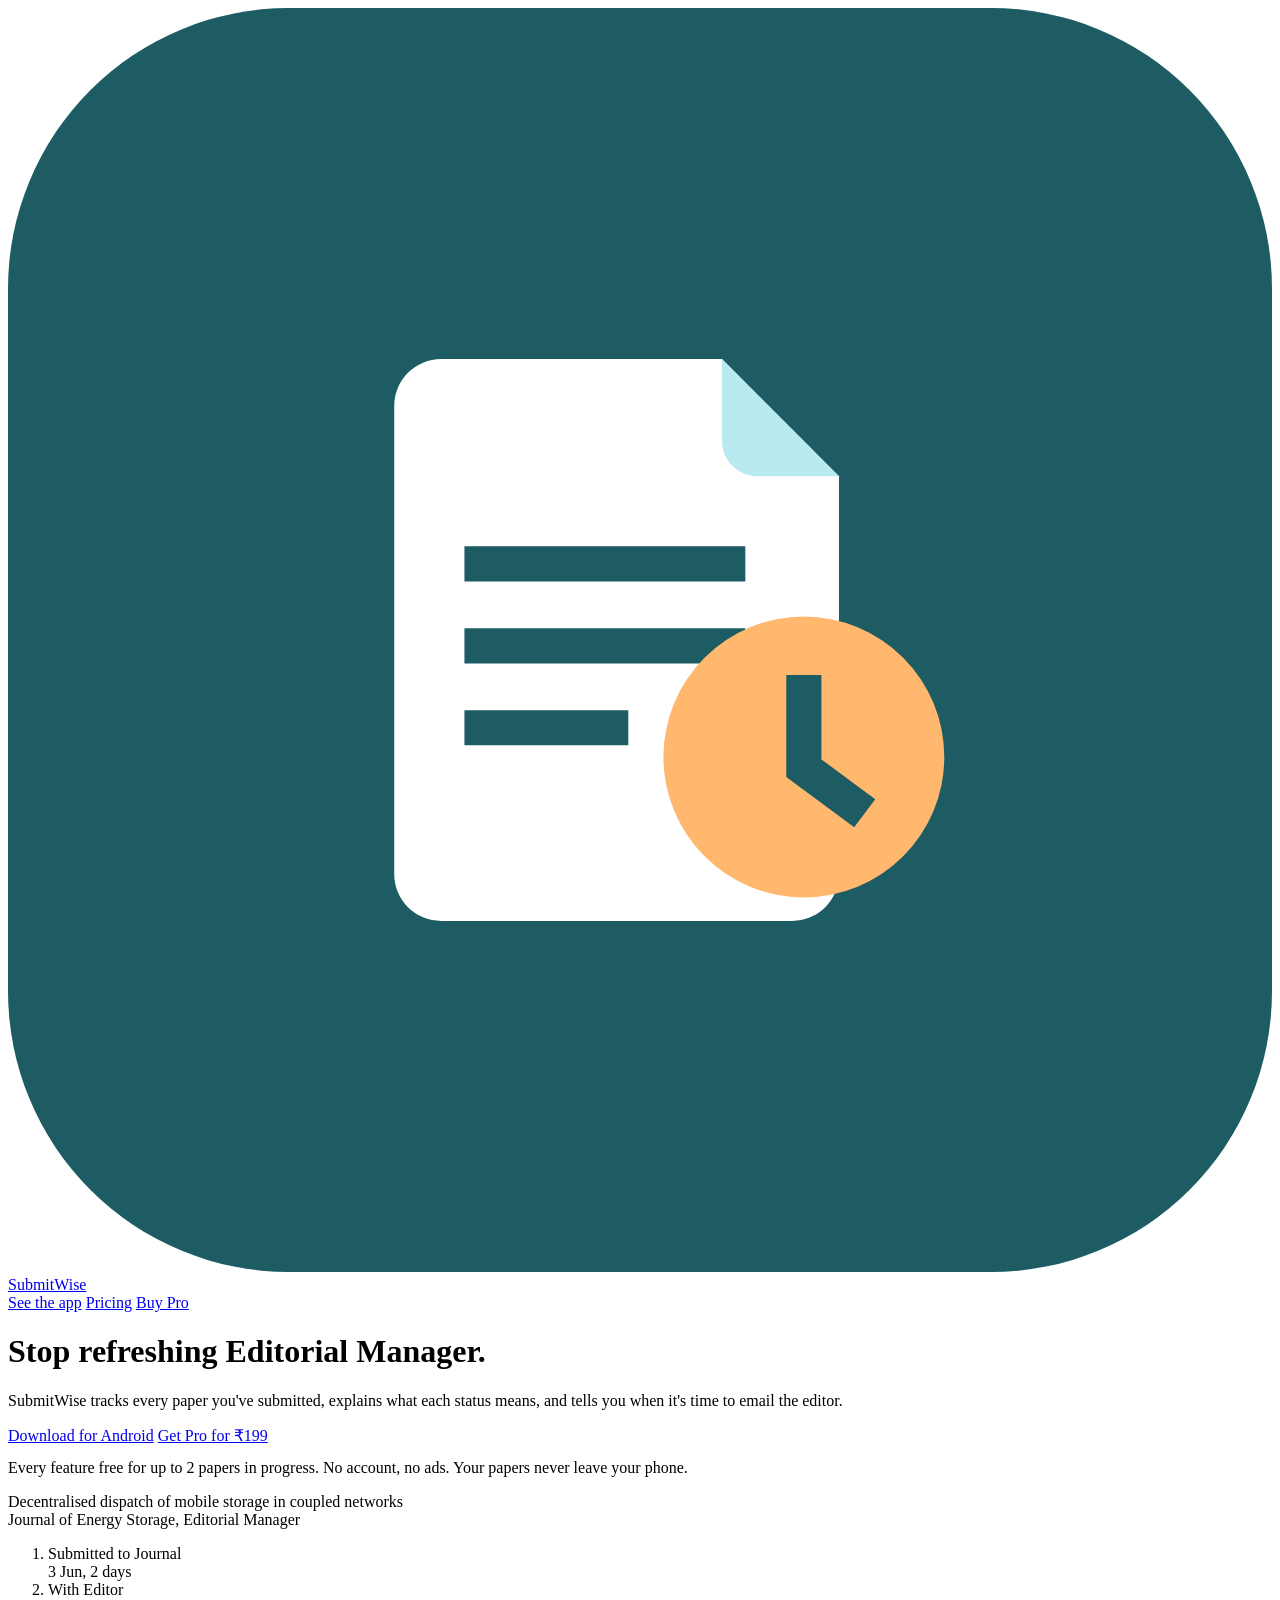
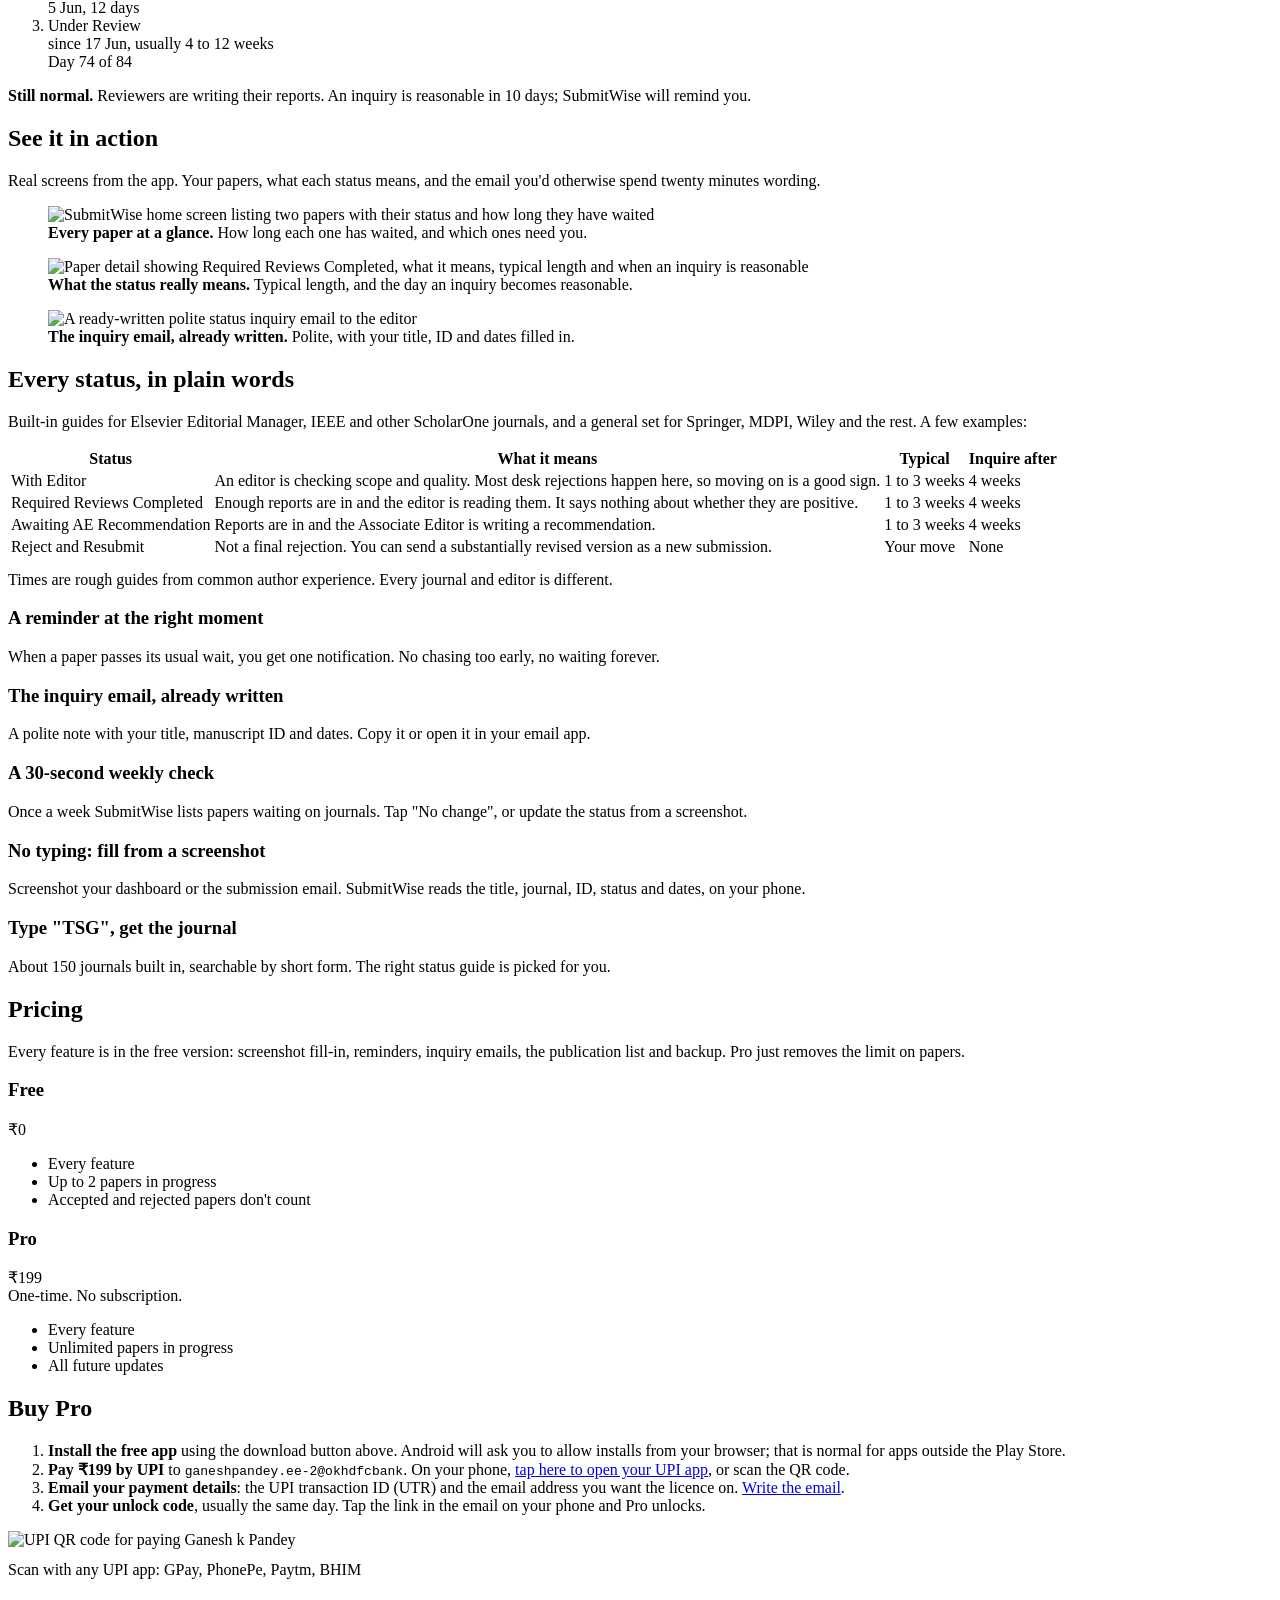
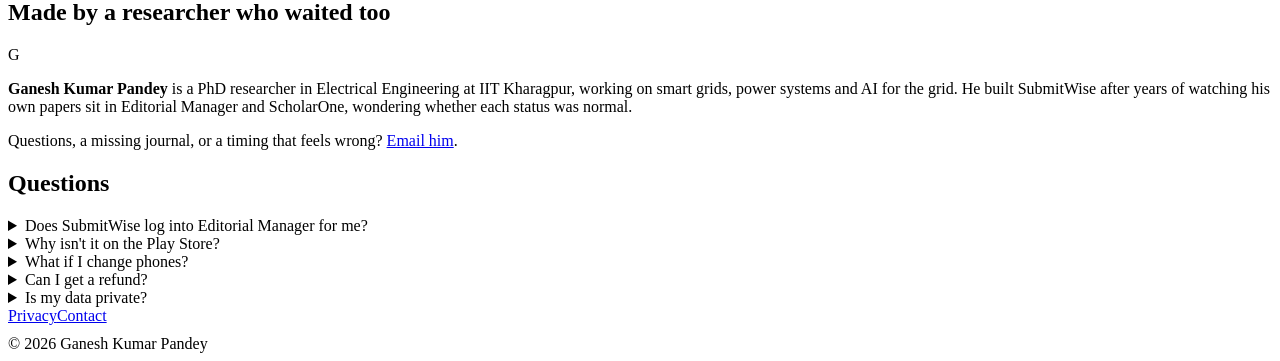
==== index.html @ 3ff6c60d "Add files via upload" ====
<!doctype html>
<html lang="en">
<head>
<meta charset="utf-8">
<meta name="viewport" content="width=device-width, initial-scale=1">
<title>SubmitWise: journal submission tracker</title>
<meta name="description" content="Track every journal submission. SubmitWise explains each Editorial Manager and ScholarOne status, tells you if the wait is normal, and drafts the inquiry email when it isn't.">
<link rel="preconnect" href="https://fonts.googleapis.com">
<link rel="preconnect" href="https://fonts.gstatic.com" crossorigin>
<link href="https://fonts.googleapis.com/css2?family=Public+Sans:wght@400;600;700&family=Source+Serif+4:opsz,wght@8..60,600&display=swap" rel="stylesheet">
<link rel="stylesheet" href="style.css">
<link rel="icon" href="icon.png">
</head>
<body>

<!--
  EDIT THESE BEFORE PUBLISHING (also used by the buy section below)
-->
<script>
  window.SW = {
    upiId: "ganeshpandey.ee-2@okhdfcbank",            // your UPI ID
    payee: "Ganesh k Pandey",
    price: 199,                             // rupees
    email: "ganeshpandey.ee@gmail.com",
    apk: "https://github.com/inventornext/submitwise/releases/latest/download/SubmitWise.apk"
  };
</script>

<div class="wrap">
  <header class="top">
    <a class="brand" href="#">
      <svg viewBox="0 0 108 108" aria-hidden="true"><rect width="108" height="108" rx="24" fill="#1D5C63"/><path fill="#fff" d="M37 30h24l10 10v34a4 4 0 0 1-4 4H37a4 4 0 0 1-4-4V34a4 4 0 0 1 4-4z"/><path fill="#B8EAEF" d="M61 30l10 10h-7a3 3 0 0 1-3-3z"/><path fill="#1D5C63" d="M39 46h24v3H39zM39 53h24v3H39zM39 60h14v3H39z"/><circle cx="68" cy="64" r="12" fill="#FFB86E"/><path fill="#1D5C63" d="M66.5 57h3v7.2l4.6 3.4-1.8 2.4-5.8-4.3z"/></svg>
      SubmitWise
    </a>
    <nav>
      <a href="#app">See the app</a>
      <a href="#pricing">Pricing</a>
      <a class="keep" href="#buy">Buy Pro</a>
    </nav>
  </header>

  <div class="hero">
    <div>
      <h1>Stop refreshing Editorial Manager.</h1>
      <p class="lede">SubmitWise tracks every paper you've submitted, explains what each status means, and tells you when it's time to email the editor.</p>
      <div class="cta-row">
        <a class="btn primary" id="dl" href="#">Download for Android</a>
        <a class="btn ghost" href="#buy">Get Pro for ₹199</a>
      </div>
      <p class="small" style="margin-top:14px">Every feature free for up to 2 papers in progress. No account, no ads. Your papers never leave your phone.</p>
    </div>

    <div class="paper" aria-label="Example of a paper tracked in SubmitWise">
      <div class="title">Decentralised dispatch of mobile storage in coupled networks</div>
      <div class="meta">Journal of Energy Storage, Editorial Manager</div>
      <ol class="steps">
        <li class="done"><div class="s">Submitted to Journal</div><div class="d">3 Jun, 2 days</div></li>
        <li class="done"><div class="s">With Editor</div><div class="d">5 Jun, 12 days</div></li>
        <li class="now">
          <div class="s">Under Review</div>
          <div class="d">since 17 Jun, usually 4 to 12 weeks</div>
          <div class="bar" role="img" aria-label="74 of 84 days"><span id="bar"></span></div>
          <div class="d">Day 74 of 84</div>
        </li>
      </ol>
      <div class="verdict"><strong>Still normal.</strong> Reviewers are writing their reports. An inquiry is reasonable in 10 days; SubmitWise will remind you.</div>
    </div>
  </div>
</div>

<section id="app">
  <div class="wrap">
    <h2>See it in action</h2>
    <p class="prose">Real screens from the app. Your papers, what each status means, and the email you'd otherwise spend twenty minutes wording.</p>
    <div class="shots">
      <figure class="shot">
        <div class="phone"><img src="img/app-home.webp" width="720" height="1436" loading="lazy" alt="SubmitWise home screen listing two papers with their status and how long they have waited"></div>
        <figcaption><strong>Every paper at a glance.</strong> How long each one has waited, and which ones need you.</figcaption>
      </figure>
      <figure class="shot">
        <div class="phone"><img src="img/app-detail.webp" width="720" height="1436" loading="lazy" alt="Paper detail showing Required Reviews Completed, what it means, typical length and when an inquiry is reasonable"></div>
        <figcaption><strong>What the status really means.</strong> Typical length, and the day an inquiry becomes reasonable.</figcaption>
      </figure>
      <figure class="shot">
        <div class="phone"><img src="img/app-email.webp" width="720" height="1436" loading="lazy" alt="A ready-written polite status inquiry email to the editor"></div>
        <figcaption><strong>The inquiry email, already written.</strong> Polite, with your title, ID and dates filled in.</figcaption>
      </figure>
    </div>
  </div>
</section>

<section id="how">
  <div class="wrap">
    <div class="prose">
      <h2>Every status, in plain words</h2>
      <p>Built-in guides for Elsevier Editorial Manager, IEEE and other ScholarOne journals, and a general set for Springer, MDPI, Wiley and the rest. A few examples:</p>
    </div>
    <table class="guide">
      <thead><tr><th>Status</th><th>What it means</th><th>Typical</th><th>Inquire after</th></tr></thead>
      <tbody>
        <tr><td>With Editor</td><td>An editor is checking scope and quality. Most desk rejections happen here, so moving on is a good sign.</td><td class="num">1 to 3 weeks</td><td class="num">4 weeks</td></tr>
        <tr><td>Required Reviews Completed</td><td>Enough reports are in and the editor is reading them. It says nothing about whether they are positive.</td><td class="num">1 to 3 weeks</td><td class="num">4 weeks</td></tr>
        <tr><td>Awaiting AE Recommendation</td><td>Reports are in and the Associate Editor is writing a recommendation.</td><td class="num">1 to 3 weeks</td><td class="num">4 weeks</td></tr>
        <tr><td>Reject and Resubmit</td><td>Not a final rejection. You can send a substantially revised version as a new submission.</td><td class="num">Your move</td><td class="num">None</td></tr>
      </tbody>
    </table>
    <p class="small" style="margin-top:12px">Times are rough guides from common author experience. Every journal and editor is different.</p>

    <div class="features">
      <div><h3>A reminder at the right moment</h3><p>When a paper passes its usual wait, you get one notification. No chasing too early, no waiting forever.</p></div>
      <div><h3>The inquiry email, already written</h3><p>A polite note with your title, manuscript ID and dates. Copy it or open it in your email app.</p></div>
      <div><h3>A 30-second weekly check</h3><p>Once a week SubmitWise lists papers waiting on journals. Tap "No change", or update the status from a screenshot.</p></div>
      <div><h3>No typing: fill from a screenshot</h3><p>Screenshot your dashboard or the submission email. SubmitWise reads the title, journal, ID, status and dates, on your phone.</p></div>
      <div><h3>Type "TSG", get the journal</h3><p>About 150 journals built in, searchable by short form. The right status guide is picked for you.</p></div>
    </div>
  </div>
</section>

<section id="pricing">
  <div class="wrap">
    <h2>Pricing</h2>
    <p class="prose">Every feature is in the free version: screenshot fill-in, reminders, inquiry emails, the publication list and backup. Pro just removes the limit on papers.</p>
    <div class="plans">
      <div class="plan">
        <h3>Free</h3>
        <div class="price">₹0</div>
        <ul>
          <li>Every feature</li>
          <li>Up to 2 papers in progress</li>
          <li>Accepted and rejected papers don't count</li>
        </ul>
      </div>
      <div class="plan pro">
        <h3>Pro</h3>
        <div class="price">₹199</div>
        <div class="small">One-time. No subscription.</div>
        <ul>
          <li>Every feature</li>
          <li>Unlimited papers in progress</li>
          <li>All future updates</li>
        </ul>
      </div>
    </div>
  </div>
</section>

<section id="buy">
  <div class="wrap">
    <h2>Buy Pro</h2>
    <div class="buy">
      <ol class="howto">
        <li><strong>Install the free app</strong> using the download button above. Android will ask you to allow installs from your browser; that is normal for apps outside the Play Store.</li>
        <li><strong>Pay ₹<span class="price-num">199</span> by UPI</strong> to <code class="upi" id="upi-id">YOUR-UPI-ID</code>. On your phone, <a id="upi-link" href="#">tap here to open your UPI app</a>, or scan the QR code.</li>
        <li><strong>Email your payment details</strong>: the UPI transaction ID (UTR) and the email address you want the licence on. <a id="order-mail" href="#">Write the email</a>.</li>
        <li><strong>Get your unlock code</strong>, usually the same day. Tap the link in the email on your phone and Pro unlocks.</li>
      </ol>
      <div class="qrbox">
        <img id="qr" src="img/upi-qr.png" width="240" height="241" alt="UPI QR code for paying Ganesh k Pandey">
        <p class="small" style="margin:12px 0 0">Scan with any UPI app: GPay, PhonePe, Paytm, BHIM</p>
      </div>
    </div>
  </div>
</section>

<section>
  <div class="wrap">
    <h2>Made by a researcher who waited too</h2>
    <div class="about">
      <div class="avatar" aria-hidden="true">G</div>
      <div class="prose">
        <p><strong>Ganesh Kumar Pandey</strong> is a PhD researcher in Electrical Engineering at IIT Kharagpur, working on smart grids, power systems and AI for the grid. He built SubmitWise after years of watching his own papers sit in Editorial Manager and ScholarOne, wondering whether each status was normal.</p>
        <p>Questions, a missing journal, or a timing that feels wrong? <a class="mail" href="#">Email him</a>.</p>
      </div>
    </div>
  </div>
</section>

<section>
  <div class="wrap"><div class="prose">
    <h2>Questions</h2>
    <details><summary>Does SubmitWise log into Editorial Manager for me?</summary><p>No. You still check the journal site, then update the status in SubmitWise with two taps. Logging in for you would mean storing your journal password, which is a risk we won't take. The weekly check-in makes keeping it current quick.</p></details>
    <details><summary>Why isn't it on the Play Store?</summary><p>It will be. For now it's distributed directly, which keeps the price low. The app is signed by the developer and the download comes from this site's GitHub releases.</p></details>
    <details><summary>What if I change phones?</summary><p>Enter the same email and unlock code again. Use Export backup in Pro to move your papers.</p></details>
    <details><summary>Can I get a refund?</summary><p>If Pro doesn't work for you within 7 days of buying, email with your UTR and you'll get a full refund.</p></details>
    <details><summary>Is my data private?</summary><p>Yes. Your papers stay on your phone. There is no account, no analytics and no server. <a href="privacy.html">Privacy policy</a>.</p></details>
  </div></div>
</section>

<footer>
  <div class="wrap">
    <a href="privacy.html">Privacy</a><a class="mail" href="#">Contact</a>
    <div style="margin-top:10px">© 2026 Ganesh Kumar Pandey</div>
  </div>
</footer>

<script>
(function () {
  var c = window.SW;
  var upi = "upi://pay?pa=" + encodeURIComponent(c.upiId) +
            "&pn=" + encodeURIComponent(c.payee) +
            "&am=" + c.price + "&cu=INR&tn=" + encodeURIComponent("SubmitWise Pro");
  document.getElementById("upi-id").textContent = c.upiId;
  document.getElementById("upi-link").href = upi;
  document.getElementById("dl").href = c.apk;
  document.querySelectorAll(".price-num").forEach(function (e) { e.textContent = c.price; });
  document.querySelectorAll("a.mail").forEach(function (a) { a.href = "mailto:" + c.email + "?subject=" + encodeURIComponent("SubmitWise"); });
  document.getElementById("order-mail").href = "mailto:" + c.email +
    "?subject=" + encodeURIComponent("SubmitWise Pro order") +
    "&body=" + encodeURIComponent("UPI transaction ID (UTR): \nAmount: Rs " + c.price + "\nEmail for the licence: \n");

  // The one animation: the review bar fills to where this example paper is.
  requestAnimationFrame(function () { setTimeout(function () { document.getElementById("bar").style.width = (74 / 84 * 100) + "%"; }, 250); });
})();
</script>
</body>
</html>
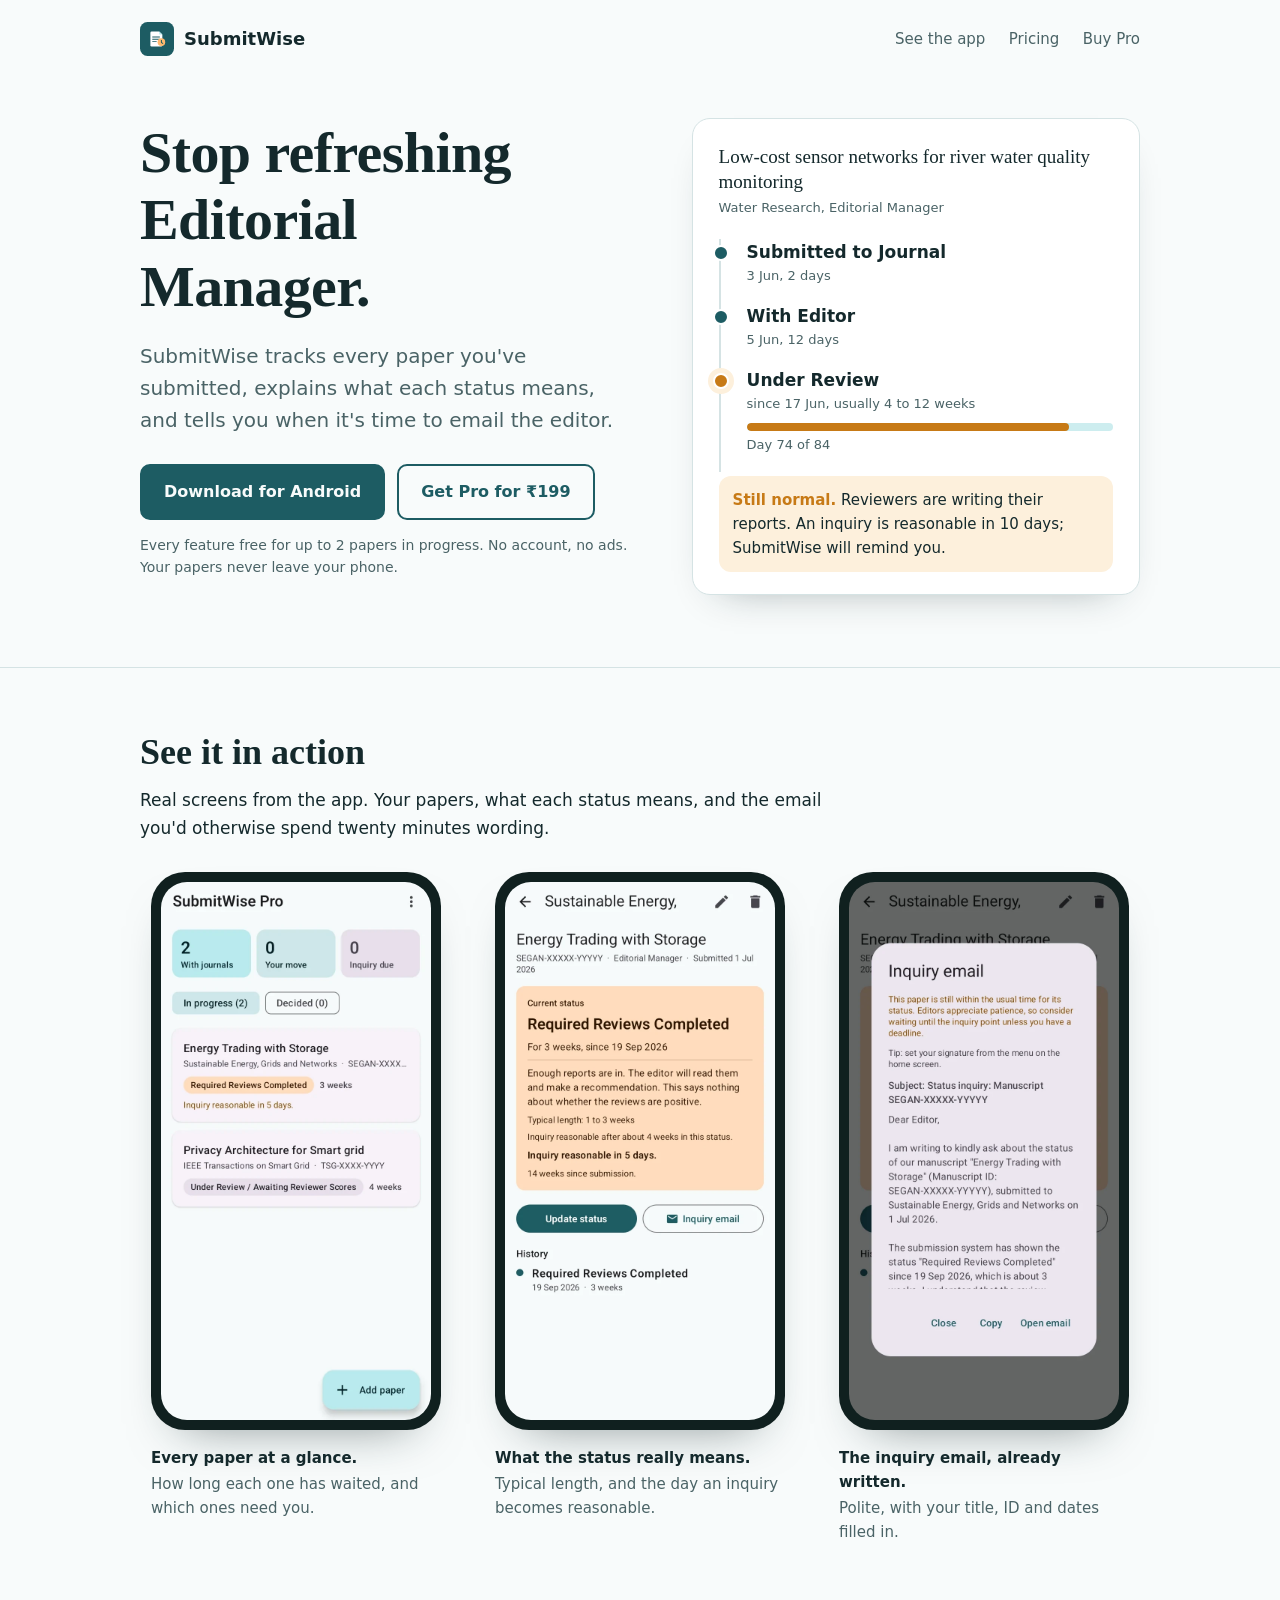
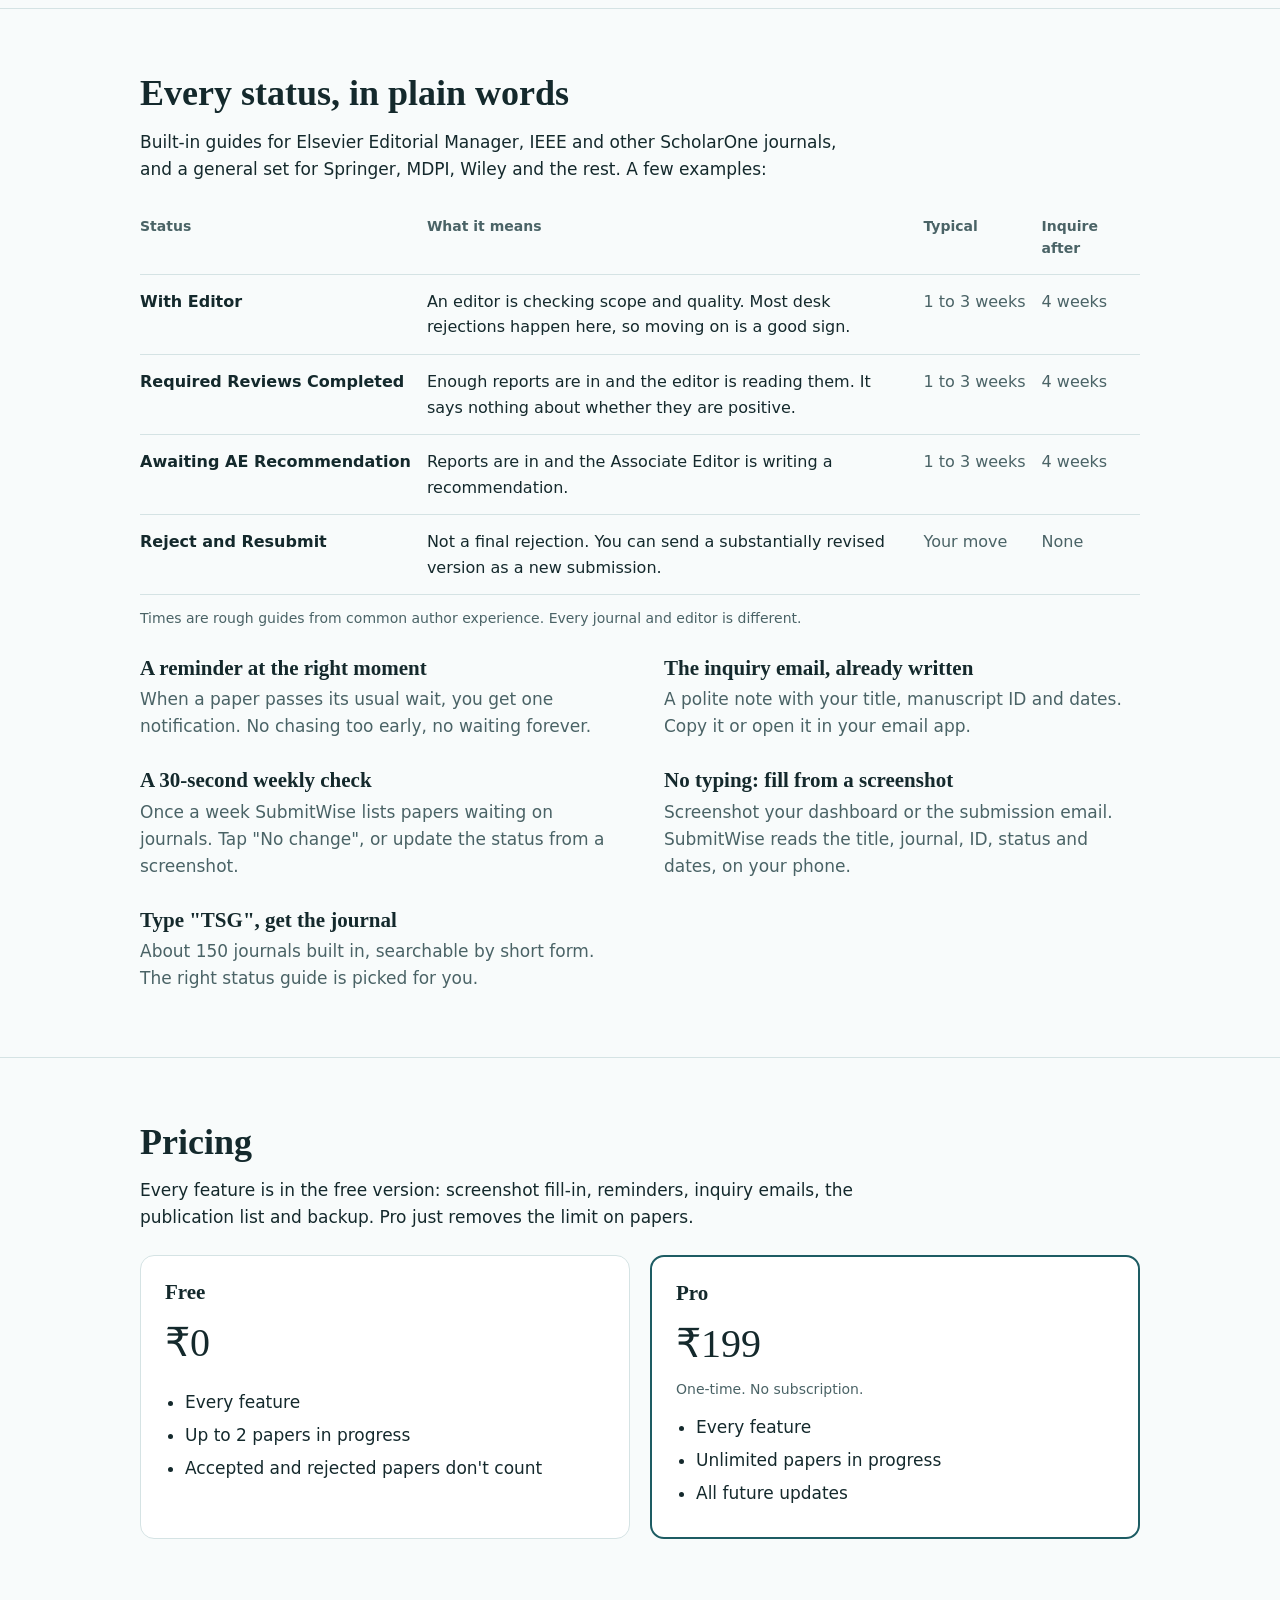
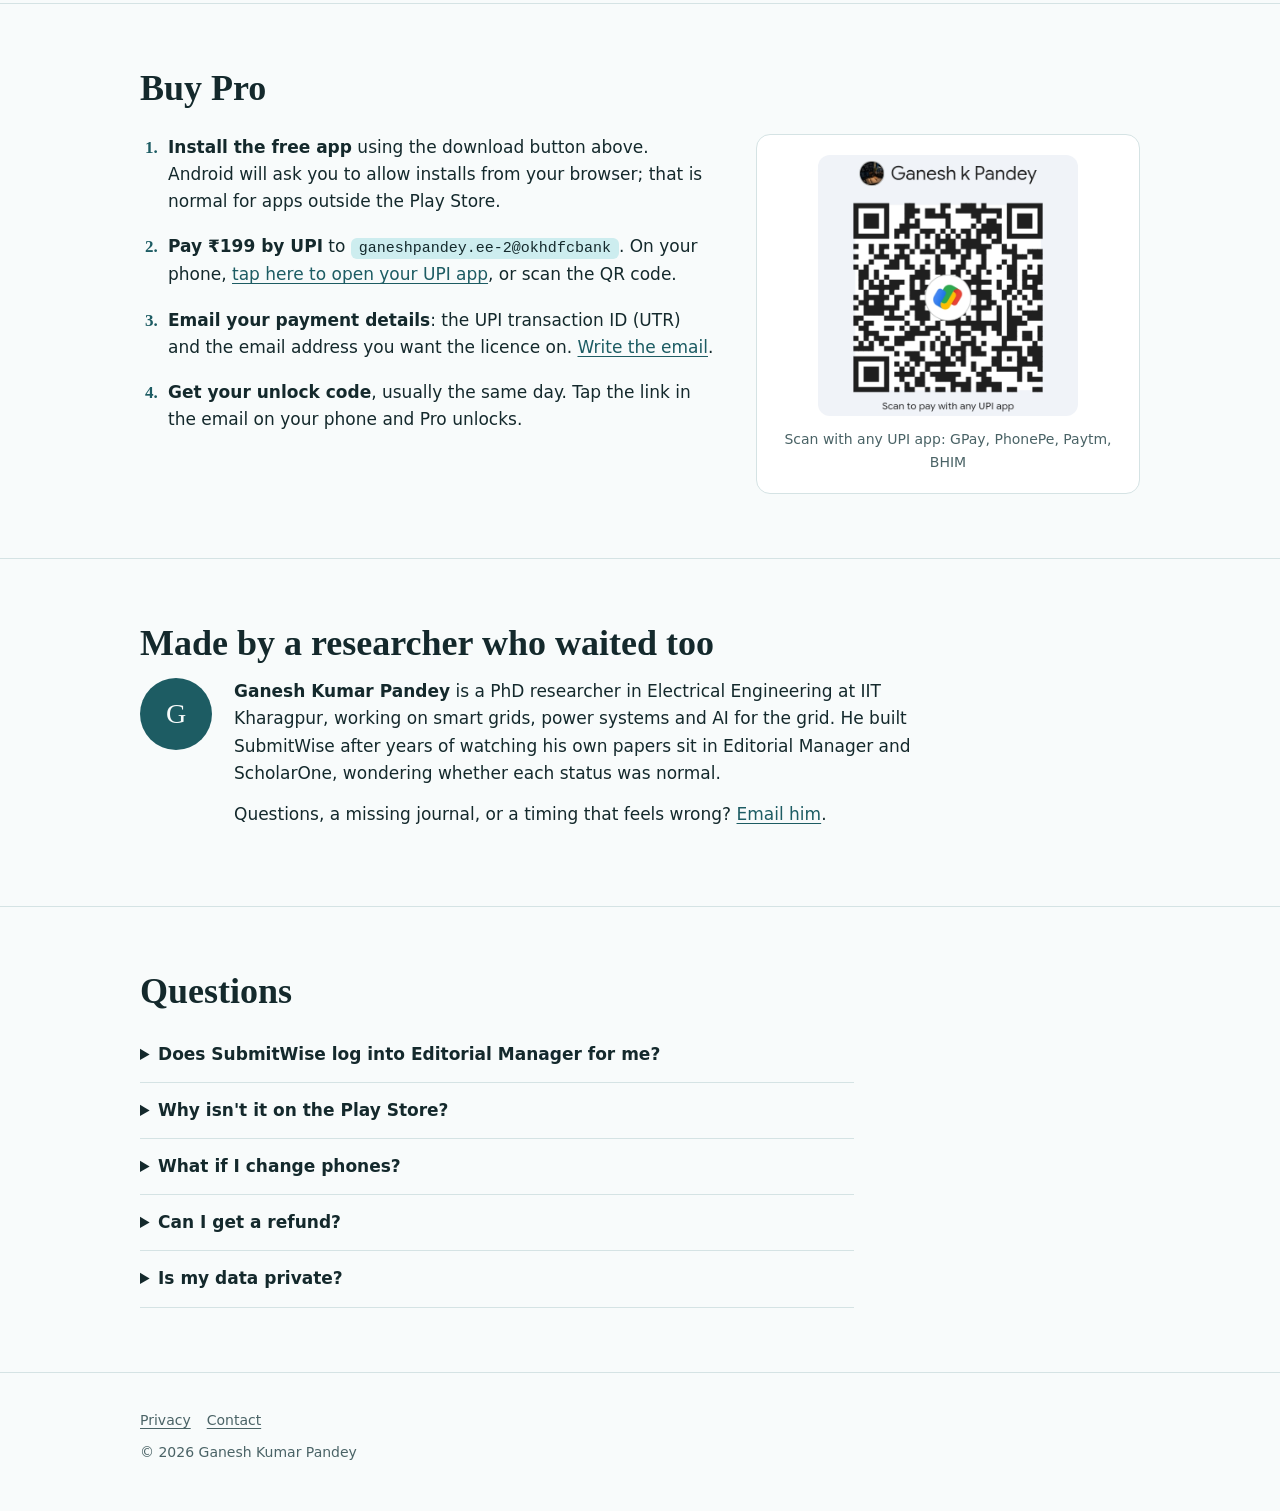
==== commit a785f80c: "Update index.html" ====
--- a/index.html
+++ b/index.html
@@ -51,8 +51,8 @@
     </div>
 
     <div class="paper" aria-label="Example of a paper tracked in SubmitWise">
-      <div class="title">Decentralised dispatch of mobile storage in coupled networks</div>
-      <div class="meta">Journal of Energy Storage, Editorial Manager</div>
+      <div class="title">Low-cost sensor networks for river water quality monitoring</div>
+      <div class="meta">Water Research, Editorial Manager</div>
       <ol class="steps">
         <li class="done"><div class="s">Submitted to Journal</div><div class="d">3 Jun, 2 days</div></li>
         <li class="done"><div class="s">With Editor</div><div class="d">5 Jun, 12 days</div></li>
--- a/style.css
+++ b/style.css
@@ -0,0 +1,173 @@
+:root {
+  --ink: #14292c;
+  --ink-soft: #4a6366;
+  --teal: #1d5c63;
+  --teal-deep: #154a50;
+  --mint: #cdedef;
+  --page: #f8fbfb;
+  --line: #d5e3e4;
+  --amber: #c77a16;
+  --amber-bg: #fdf0dc;
+  --card: #ffffff;
+  --focus: #e08a1c;
+}
+@media (prefers-color-scheme: dark) {
+  :root:not([data-theme="light"]) {
+    --ink: #e6f1f2;
+    --ink-soft: #a7bfc1;
+    --teal: #8dd1d9;
+    --teal-deep: #b8eaef;
+    --mint: #17393d;
+    --page: #0f1a1b;
+    --line: #29403f;
+    --amber: #f2b45f;
+    --amber-bg: #3a2a12;
+    --card: #142325;
+  }
+}
+
+* { box-sizing: border-box; }
+html { -webkit-text-size-adjust: 100%; }
+body {
+  margin: 0;
+  background: var(--page);
+  color: var(--ink);
+  font: 17px/1.6 "Public Sans", system-ui, sans-serif;
+}
+a { color: var(--teal); text-underline-offset: 3px; }
+:focus-visible { outline: 3px solid var(--focus); outline-offset: 3px; border-radius: 4px; }
+
+.wrap { max-width: 1040px; margin: 0 auto; padding: 0 20px; }
+.prose { max-width: 66ch; }
+
+header.top {
+  display: flex; align-items: center; justify-content: space-between;
+  padding: 22px 0;
+}
+.brand { display: flex; align-items: center; gap: 10px; font-weight: 700; color: var(--ink); text-decoration: none; font-size: 18px; }
+.brand svg { width: 34px; height: 34px; flex: none; }
+.top nav a { margin-left: 18px; color: var(--ink-soft); text-decoration: none; font-size: 15px; }
+.top nav a:hover { color: var(--teal); }
+
+h1, h2, h3 { font-family: "Source Serif 4", Georgia, serif; font-weight: 600; line-height: 1.15; margin: 0; }
+h1 { font-size: clamp(36px, 5.6vw, 58px); letter-spacing: -0.01em; max-width: 15ch; }
+h2 { font-size: clamp(27px, 3.4vw, 36px); margin-bottom: 14px; }
+h3 { font-size: 21px; margin-bottom: 6px; }
+p { margin: 0 0 14px; }
+.lede { font-size: 20px; color: var(--ink-soft); margin-top: 20px; max-width: 46ch; }
+
+/* Hero */
+.hero { display: grid; grid-template-columns: 1.05fr 0.95fr; gap: 56px; align-items: center; padding: 40px 0 72px; }
+.cta-row { display: flex; flex-wrap: wrap; gap: 12px; margin-top: 28px; align-items: center; }
+.btn {
+  display: inline-block; padding: 13px 22px; border-radius: 10px; font-weight: 600; font-size: 16px;
+  text-decoration: none; border: 2px solid var(--teal); cursor: pointer; font-family: inherit;
+}
+.btn.primary { background: var(--teal); color: var(--page); }
+.btn.primary:hover { background: var(--teal-deep); border-color: var(--teal-deep); }
+.btn.ghost { color: var(--teal); background: transparent; }
+.small { font-size: 14px; color: var(--ink-soft); }
+
+/* The status timeline: the one memorable thing */
+.paper {
+  background: var(--card); border: 1px solid var(--line); border-radius: 18px;
+  padding: 26px 26px 22px; box-shadow: 0 18px 40px -28px rgba(20, 41, 44, 0.45);
+}
+.paper .title { font-family: "Source Serif 4", Georgia, serif; font-size: 19px; line-height: 1.3; }
+.paper .meta { font-size: 13px; color: var(--ink-soft); margin: 4px 0 20px; }
+.steps { list-style: none; margin: 0; padding: 0 0 0 22px; border-left: 2px solid var(--line); }
+.steps li { position: relative; padding: 0 0 16px 4px; }
+.steps li::before {
+  content: ""; position: absolute; left: -30px; top: 6px; width: 12px; height: 12px;
+  border-radius: 50%; background: var(--line); border: 2px solid var(--card);
+}
+.steps li.done::before { background: var(--teal); }
+.steps li.now::before { background: var(--amber); box-shadow: 0 0 0 5px var(--amber-bg); }
+.steps .s { font-weight: 600; }
+.steps .d { font-size: 13px; color: var(--ink-soft); }
+.bar { height: 8px; background: var(--mint); border-radius: 8px; overflow: hidden; margin: 8px 0 4px; }
+.bar span { display: block; height: 100%; width: 0; background: var(--amber); border-radius: 8px; transition: width 1.6s cubic-bezier(.2,.7,.2,1); }
+.verdict {
+  margin-top: 4px; padding: 12px 14px; border-radius: 12px; background: var(--amber-bg);
+  color: var(--ink); font-size: 15px;
+}
+.verdict strong { color: var(--amber); }
+@media (prefers-reduced-motion: reduce) { .bar span { transition: none; } }
+
+section { padding: 64px 0; border-top: 1px solid var(--line); }
+
+/* App screenshots in phone frames */
+.shots { display: grid; grid-template-columns: repeat(3, 1fr); gap: 32px; margin-top: 30px; }
+.shot { margin: 0; }
+.phone {
+  background: #10201f; border-radius: 34px; padding: 10px; max-width: 290px; margin: 0 auto;
+  box-shadow: 0 24px 50px -30px rgba(20, 41, 44, 0.55);
+}
+.phone img { display: block; width: 100%; height: auto; border-radius: 26px; }
+.shot figcaption { margin: 16px auto 0; max-width: 290px; font-size: 15px; color: var(--ink-soft); }
+.shot figcaption strong { color: var(--ink); display: block; margin-bottom: 2px; }
+
+/* Status explainer table */
+.guide { width: 100%; border-collapse: collapse; margin-top: 18px; font-size: 16px; }
+.guide th, .guide td { text-align: left; vertical-align: top; padding: 14px 16px 14px 0; border-bottom: 1px solid var(--line); }
+.guide th { font-size: 14px; font-weight: 600; color: var(--ink-soft); }
+.guide td:first-child { font-weight: 600; white-space: nowrap; }
+.guide td.num { white-space: nowrap; color: var(--ink-soft); }
+
+.features { display: grid; grid-template-columns: repeat(2, 1fr); gap: 28px 48px; margin-top: 26px; }
+.features p { color: var(--ink-soft); margin: 0; }
+
+/* Pricing */
+.plans { display: grid; grid-template-columns: 1fr 1fr; gap: 20px; margin-top: 24px; }
+.plan { border: 1px solid var(--line); border-radius: 14px; padding: 24px; background: var(--card); }
+.plan.pro { border: 2px solid var(--teal); }
+.plan .price { font-family: "Source Serif 4", Georgia, serif; font-size: 40px; margin: 6px 0 2px; }
+.plan ul { padding-left: 20px; margin: 14px 0 0; }
+.plan li { margin-bottom: 6px; }
+
+/* Buy */
+.buy { display: grid; grid-template-columns: 1.2fr 0.8fr; gap: 40px; margin-top: 24px; align-items: start; }
+ol.howto { padding-left: 22px; margin: 0; }
+ol.howto li { margin-bottom: 18px; padding-left: 6px; }
+ol.howto li::marker { font-family: "Source Serif 4", Georgia, serif; font-weight: 600; color: var(--teal); }
+.qrbox { background: var(--card); border: 1px solid var(--line); border-radius: 14px; padding: 20px; text-align: center; }
+#qr { display: block; margin: 0 auto; width: 260px; max-width: 100%; height: auto; border-radius: 12px; }
+code.upi { overflow-wrap: anywhere; font-size: 15px; background: var(--mint); padding: 2px 8px; border-radius: 6px; color: var(--ink); }
+
+.about { display: grid; grid-template-columns: auto 1fr; gap: 22px; align-items: start; margin-top: 10px; }
+.avatar {
+  width: 72px; height: 72px; border-radius: 50%; background: var(--teal); color: var(--page);
+  display: grid; place-items: center; font-family: "Source Serif 4", Georgia, serif; font-size: 28px;
+}
+
+details { border-bottom: 1px solid var(--line); padding: 14px 0; }
+summary { cursor: pointer; font-weight: 600; }
+details p { margin: 10px 0 0; color: var(--ink-soft); }
+
+footer { padding: 36px 0 48px; border-top: 1px solid var(--line); font-size: 14px; color: var(--ink-soft); }
+footer a { color: var(--ink-soft); margin-right: 16px; }
+
+/* Unlock page */
+.unlock { max-width: 560px; margin: 0 auto; padding: 24px 20px 64px; }
+.codebox {
+  font: 15px/1.6 ui-monospace, "SF Mono", Menlo, Consolas, monospace; word-break: break-all;
+  background: var(--card); border: 1px solid var(--line); border-radius: 12px; padding: 14px 16px; margin: 6px 0 14px;
+}
+.field-label { font-size: 14px; color: var(--ink-soft); margin-top: 14px; }
+
+@media (max-width: 820px) {
+  .hero, .buy, .plans, .features { grid-template-columns: 1fr; }
+  .shots { grid-template-columns: none; grid-auto-flow: column; grid-auto-columns: 78%; overflow-x: auto;
+           scroll-snap-type: x mandatory; padding-bottom: 8px; gap: 18px; }
+  .shot { scroll-snap-align: center; }
+  .hero { gap: 36px; padding-top: 16px; }
+  .top nav a:not(.keep) { display: none; }
+  section { padding: 48px 0; }
+  .guide thead { display: none; }
+  .guide, .guide tbody, .guide tr, .guide td { display: block; width: 100%; }
+  .guide tr { padding: 14px 0; border-bottom: 1px solid var(--line); }
+  .guide td { border: 0; padding: 2px 0; white-space: normal !important; }
+  .guide td.num { display: inline; font-size: 14px; }
+  .guide td.num:nth-child(3)::before { content: "Typical: "; }
+  .guide td.num:nth-child(4)::before { content: ". Inquire after: "; }
+}
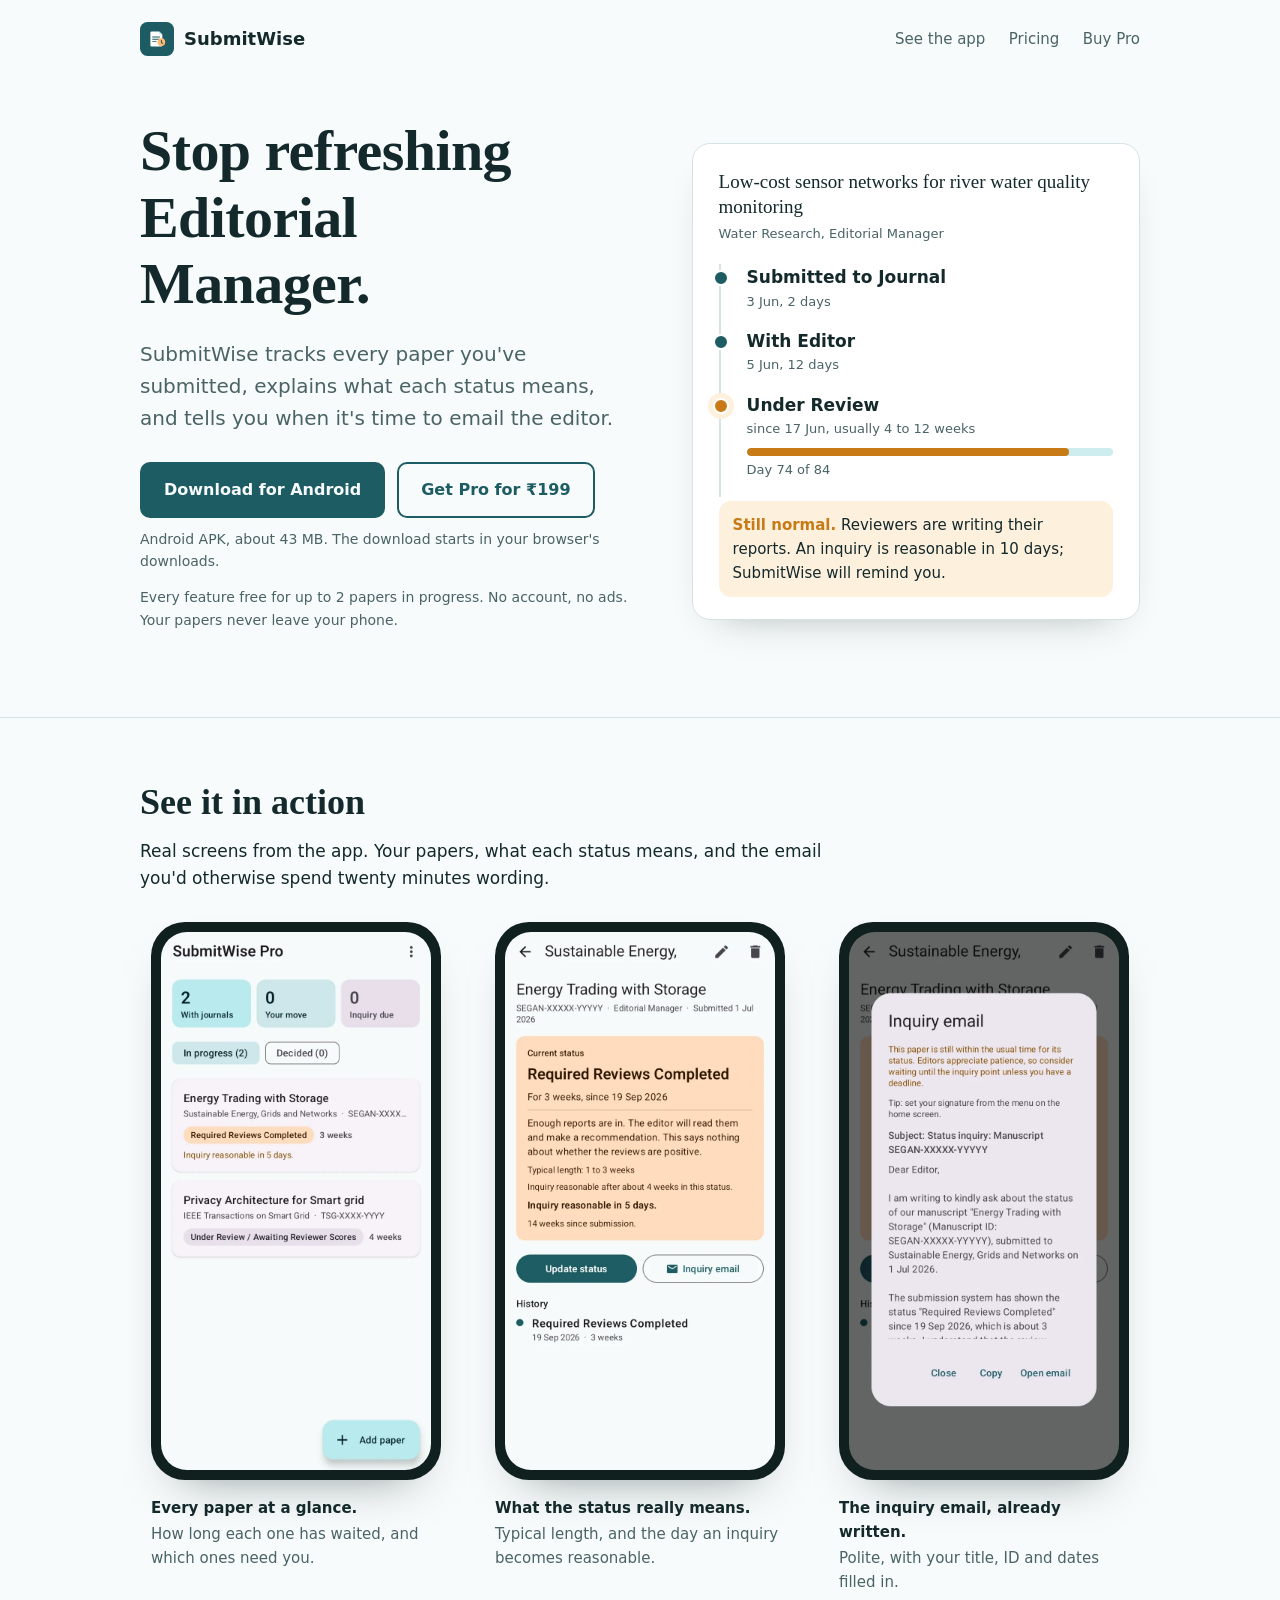
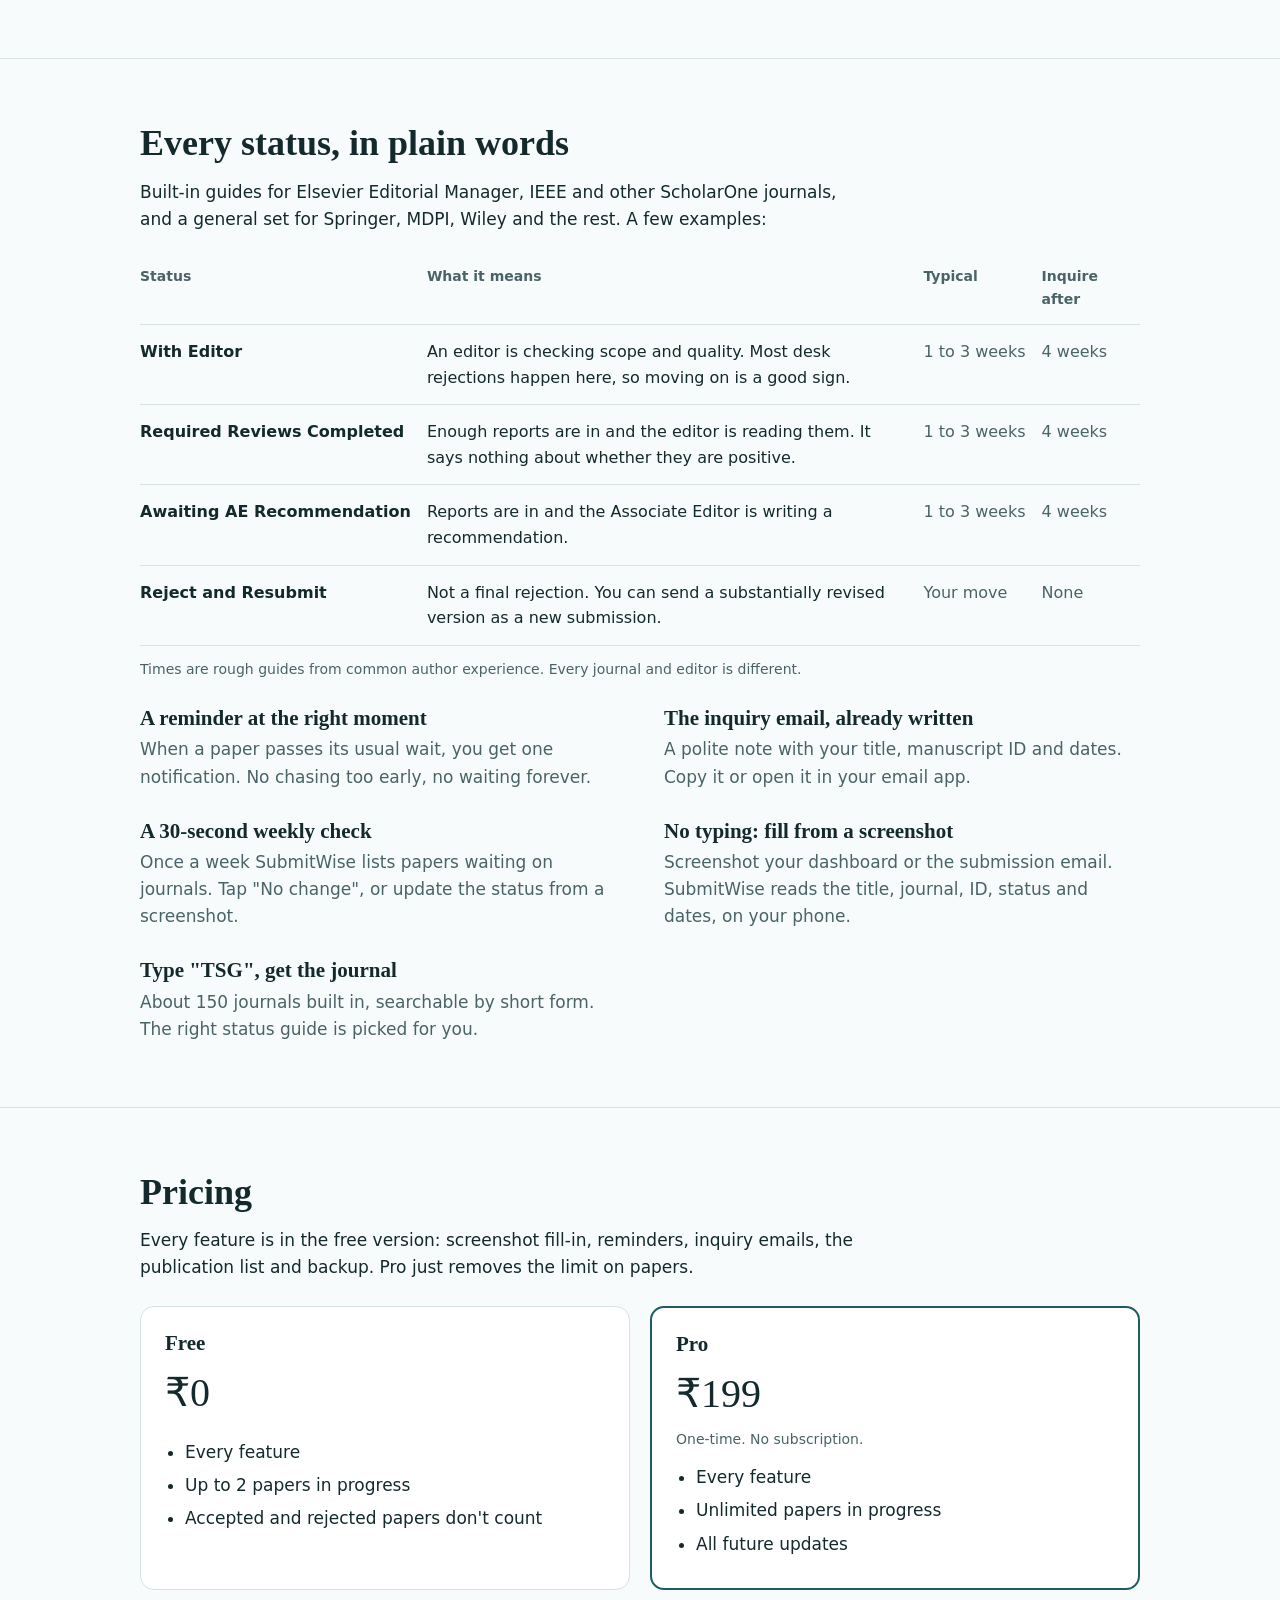
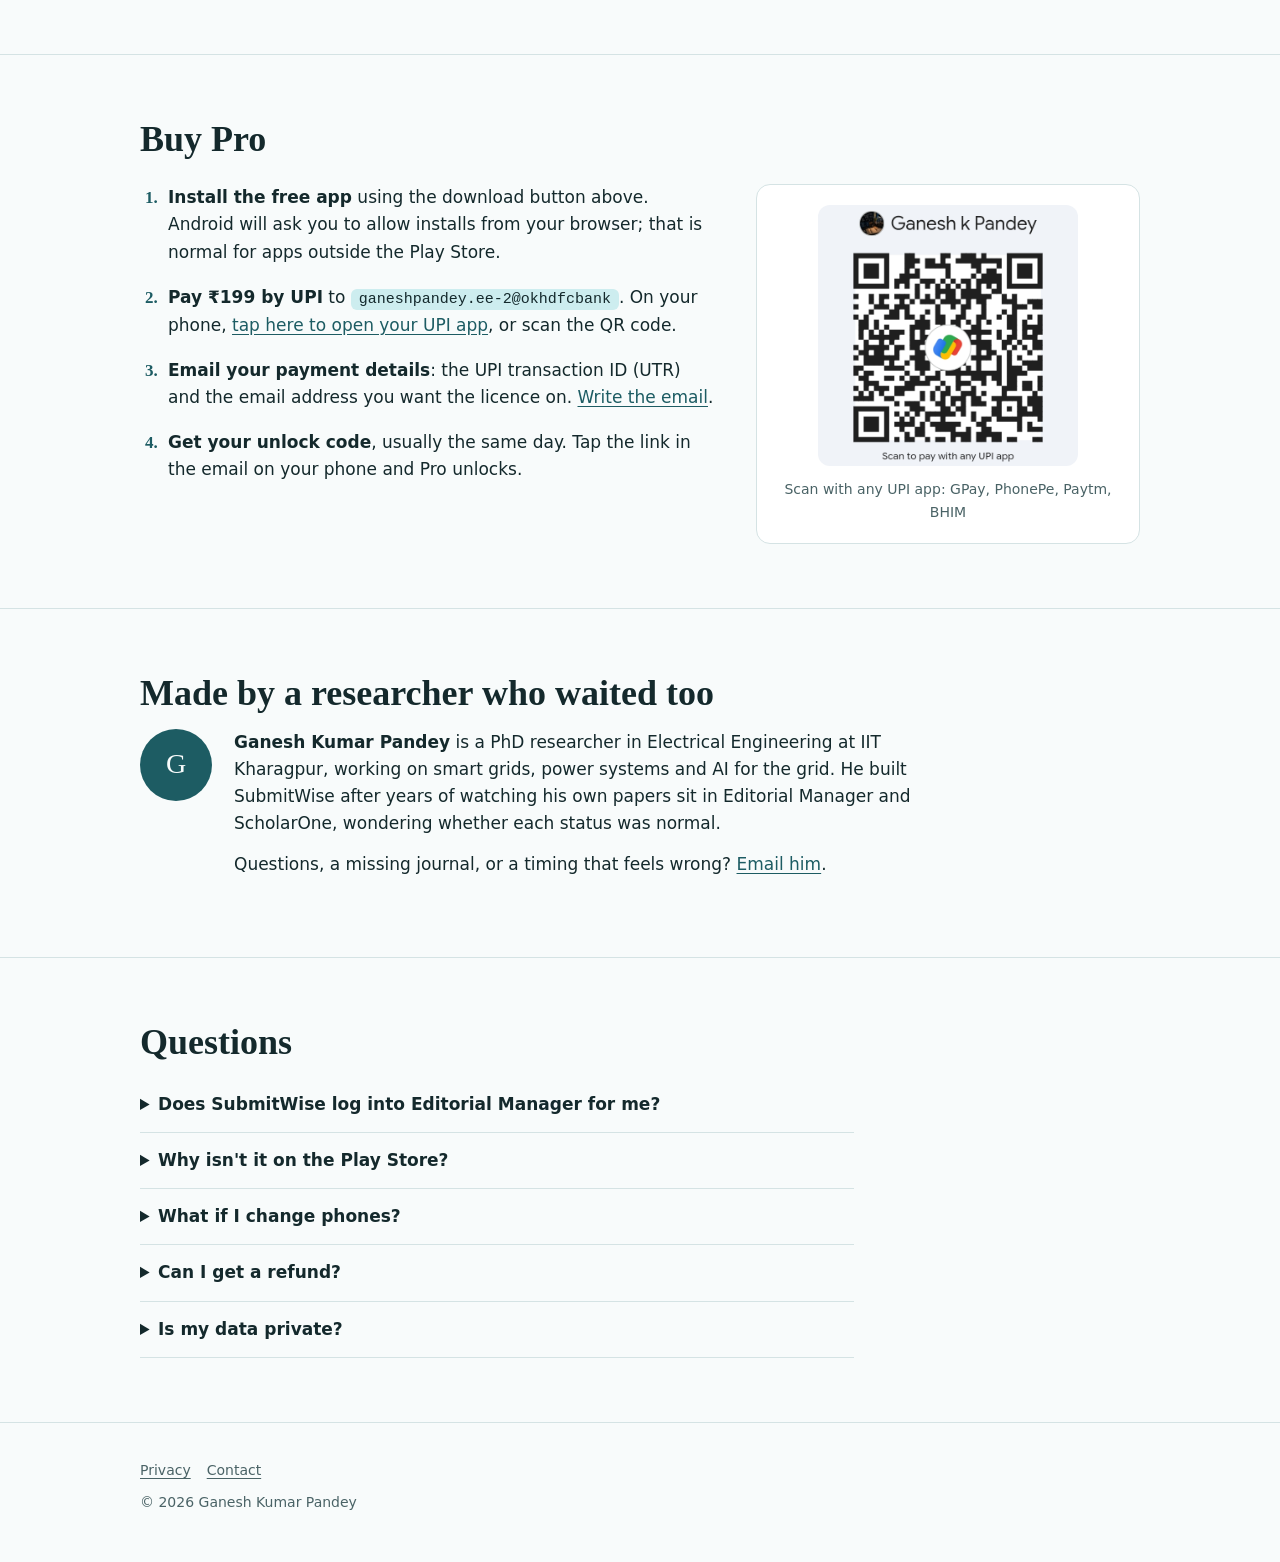
==== commit 72467f90: "Add files via upload" ====
--- a/index.html
+++ b/index.html
@@ -46,6 +46,12 @@
       <div class="cta-row">
         <a class="btn primary" id="dl" href="#">Download for Android</a>
         <a class="btn ghost" href="#buy">Get Pro for ₹199</a>
+      </div>
+      <p class="small dl-meta">Android APK, about 43 MB. The download starts in your browser's downloads.</p>
+      <div class="inapp" id="inapp" hidden>
+        <strong>This in-app browser can't download files.</strong>
+        Tap the <b>&#8942;</b> menu at the top and choose <b>Open in browser</b>, then tap Download again. Or copy the link and paste it into Chrome.
+        <button type="button" class="btn ghost copy" id="copy-dl">Copy download link</button>
       </div>
       <p class="small" style="margin-top:14px">Every feature free for up to 2 papers in progress. No account, no ads. Your papers never leave your phone.</p>
     </div>
@@ -201,7 +207,19 @@
             "&am=" + c.price + "&cu=INR&tn=" + encodeURIComponent("SubmitWise Pro");
   document.getElementById("upi-id").textContent = c.upiId;
   document.getElementById("upi-link").href = upi;
-  document.getElementById("dl").href = c.apk;
+  var dl = document.getElementById("dl");
+  dl.href = c.apk;
+  // LinkedIn, Instagram, Facebook etc. open links in a WebView that silently drops file downloads.
+  var inApp = /LinkedInApp|FBAN|FBAV|Instagram|Twitter|Line\/|; wv\)/i.test(navigator.userAgent);
+  var box = document.getElementById("inapp");
+  if (inApp) box.hidden = false;
+  dl.addEventListener("click", function () { if (inApp) box.hidden = false; });
+  document.getElementById("copy-dl").addEventListener("click", function () {
+    var b = this;
+    function done() { b.textContent = "Link copied"; }
+    if (navigator.clipboard) navigator.clipboard.writeText(c.apk).then(done, function () { prompt("Copy this link:", c.apk); });
+    else prompt("Copy this link:", c.apk);
+  });
   document.querySelectorAll(".price-num").forEach(function (e) { e.textContent = c.price; });
   document.querySelectorAll("a.mail").forEach(function (a) { a.href = "mailto:" + c.email + "?subject=" + encodeURIComponent("SubmitWise"); });
   document.getElementById("order-mail").href = "mailto:" + c.email +
--- a/style.css
+++ b/style.css
@@ -171,3 +171,8 @@
   .guide td.num:nth-child(3)::before { content: "Typical: "; }
   .guide td.num:nth-child(4)::before { content: ". Inquire after: "; }
 }
+
+.dl-meta { margin-top: 10px; }
+.inapp { margin-top: 14px; padding: 14px 16px; border-radius: 10px; background: var(--amber-bg); border: 1px solid var(--amber); color: var(--ink); font-size: 15px; line-height: 1.5; max-width: 46ch; }
+.inapp strong { display: block; margin-bottom: 4px; }
+.inapp .copy { display: inline-block; margin-top: 10px; font-size: 14px; cursor: pointer; }
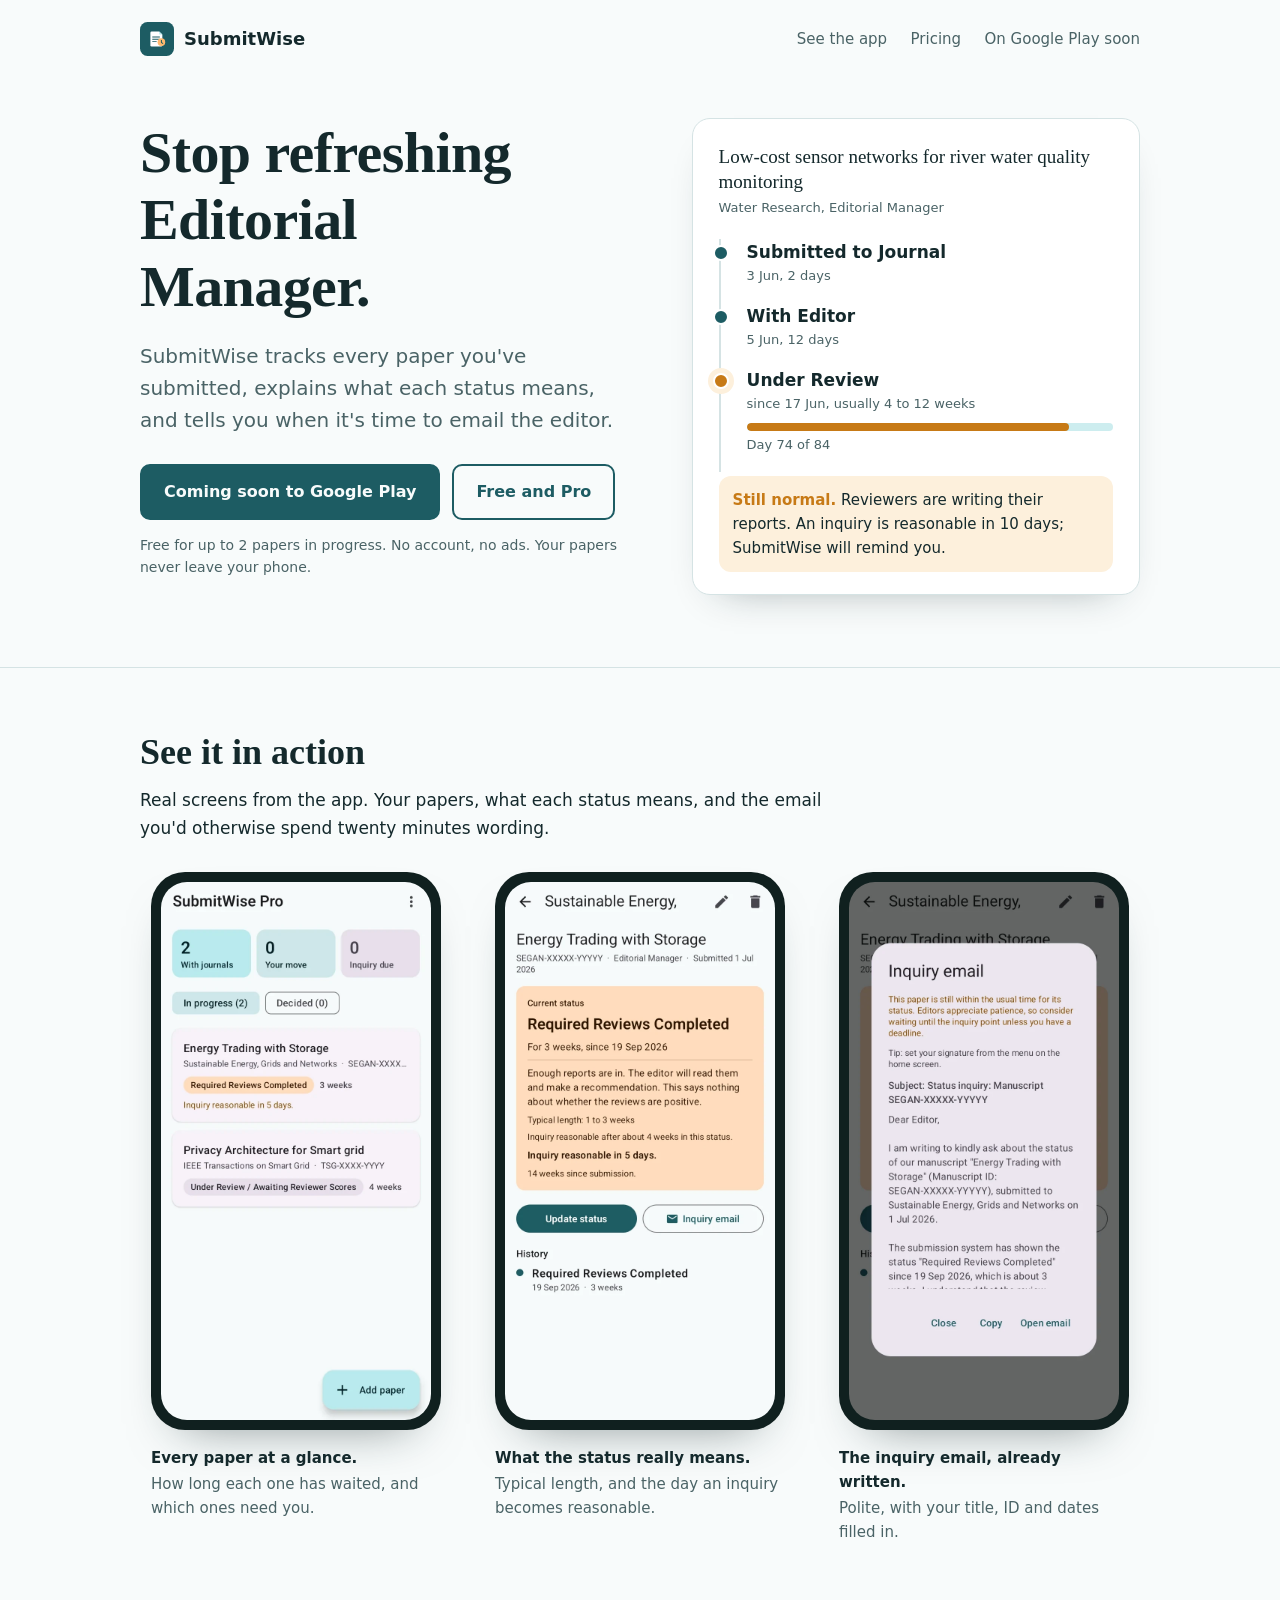
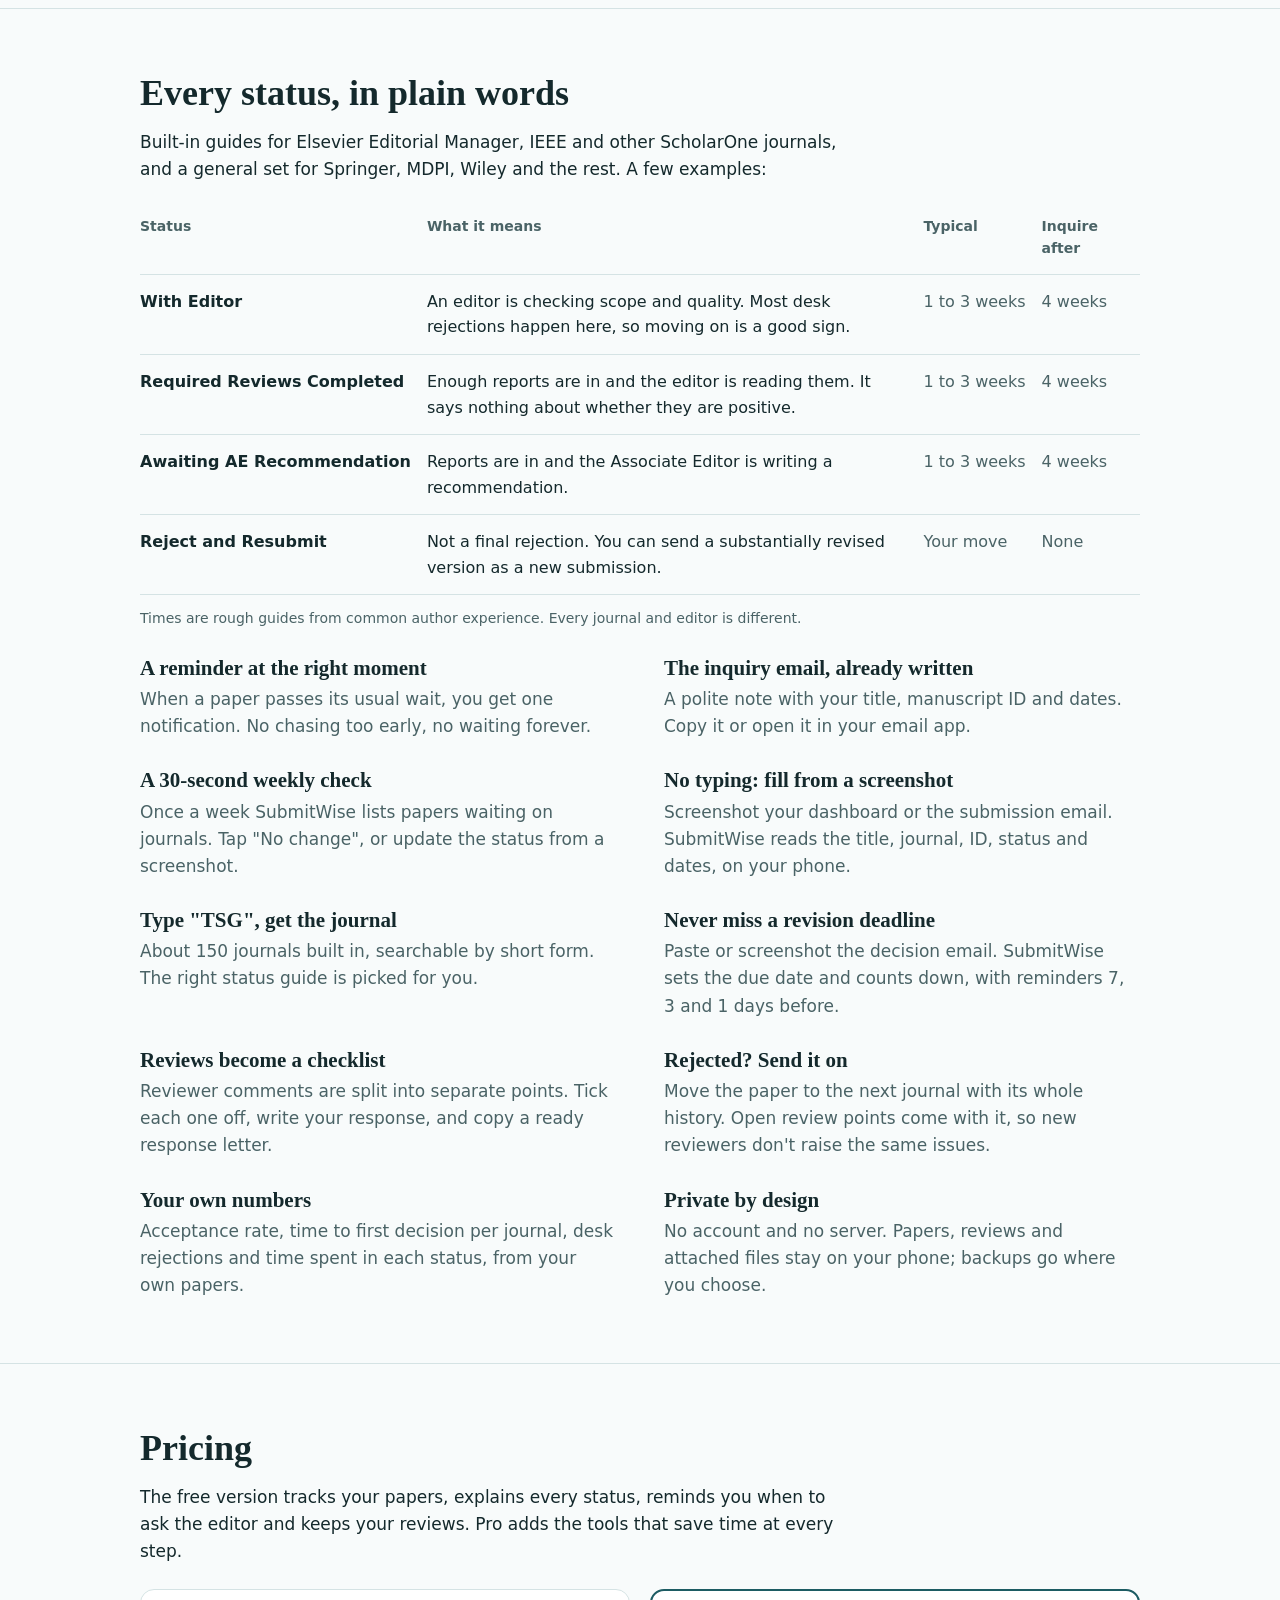
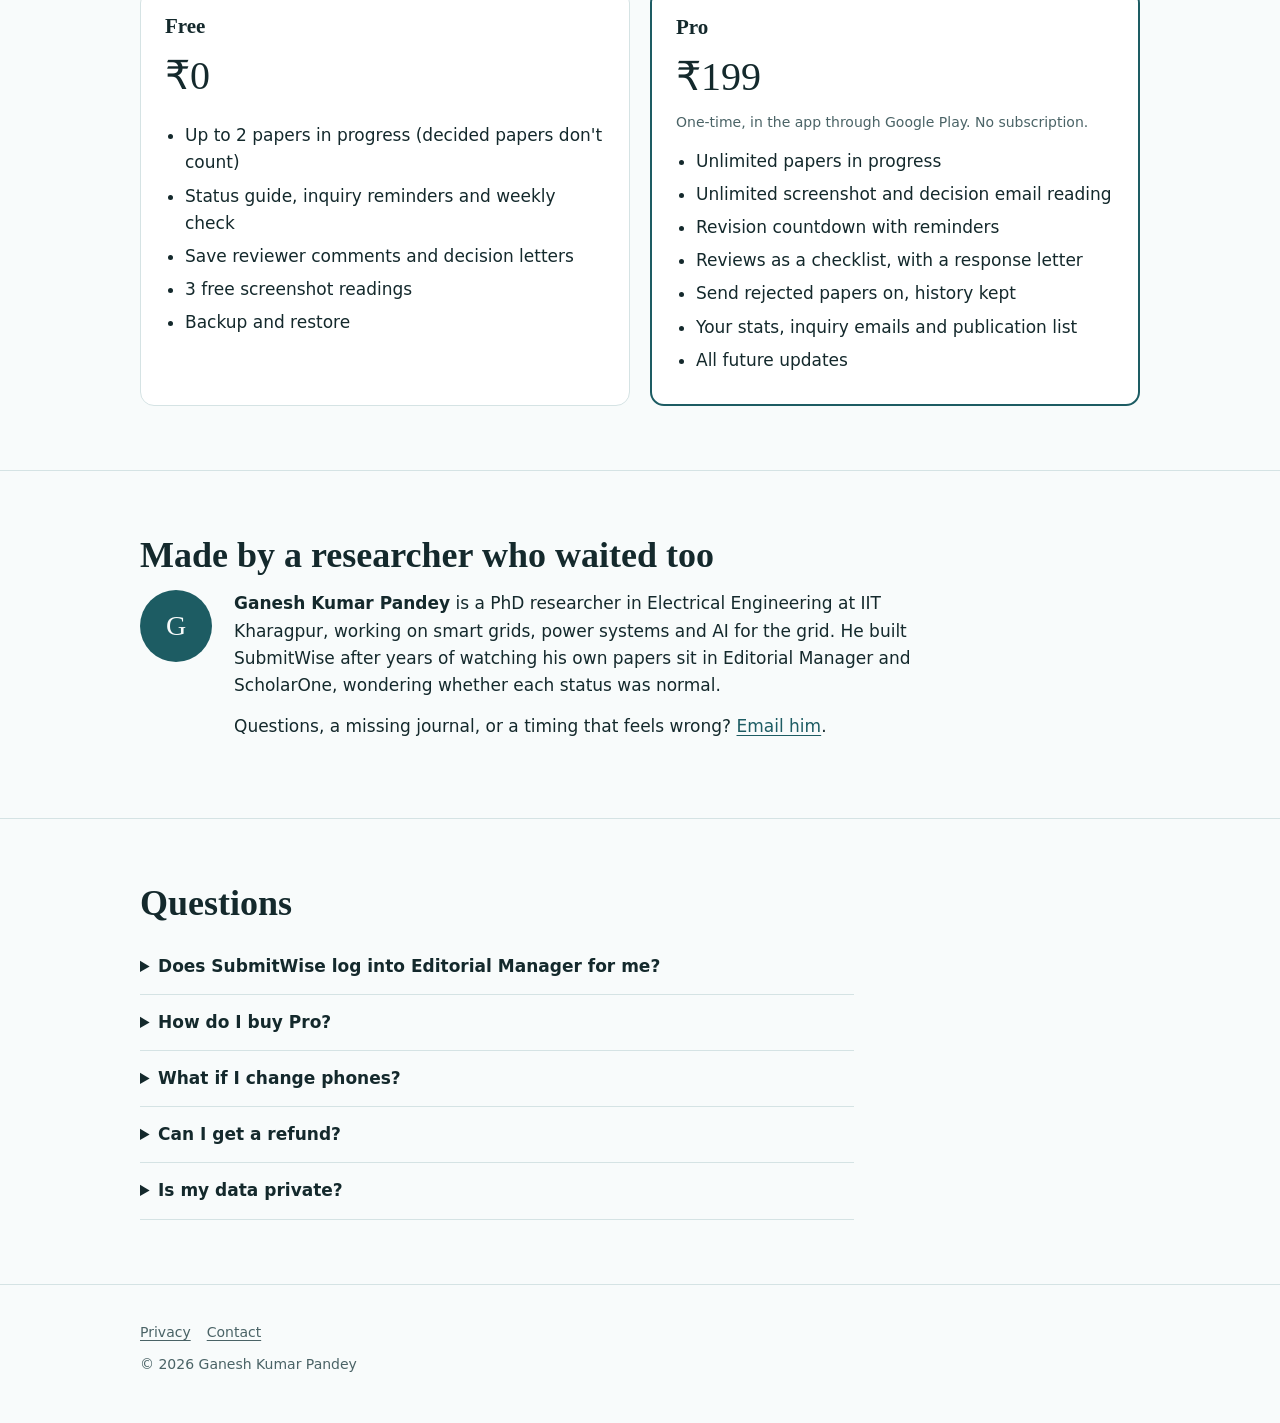
==== commit c40953df: "Add files via upload" ====
--- a/index.html
+++ b/index.html
@@ -14,15 +14,13 @@
 <body>
 
 <!--
-  EDIT THESE BEFORE PUBLISHING (also used by the buy section below)
+  EDIT HERE: set playLive to true once SubmitWise is public on Google Play.
 -->
 <script>
   window.SW = {
-    upiId: "ganeshpandey.ee-2@okhdfcbank",            // your UPI ID
-    payee: "Ganesh k Pandey",
-    price: 199,                             // rupees
-    email: "ganeshpandey.ee@gmail.com",
-    apk: "https://github.com/inventornext/submitwise/releases/latest/download/SubmitWise.apk"
+    playLive: false,
+    play: "https://play.google.com/store/apps/details?id=com.inventornext.submitwise",
+    email: "ganeshpandey.ee@gmail.com"
   };
 </script>
 
@@ -35,7 +33,7 @@
     <nav>
       <a href="#app">See the app</a>
       <a href="#pricing">Pricing</a>
-      <a class="keep" href="#buy">Buy Pro</a>
+      <a class="keep play-link" href="#">Google Play</a>
     </nav>
   </header>
 
@@ -44,16 +42,10 @@
       <h1>Stop refreshing Editorial Manager.</h1>
       <p class="lede">SubmitWise tracks every paper you've submitted, explains what each status means, and tells you when it's time to email the editor.</p>
       <div class="cta-row">
-        <a class="btn primary" id="dl" href="#">Download for Android</a>
-        <a class="btn ghost" href="#buy">Get Pro for ₹199</a>
-      </div>
-      <p class="small dl-meta">Android APK, about 43 MB. The download starts in your browser's downloads.</p>
-      <div class="inapp" id="inapp" hidden>
-        <strong>This in-app browser can't download files.</strong>
-        Tap the <b>&#8942;</b> menu at the top and choose <b>Open in browser</b>, then tap Download again. Or copy the link and paste it into Chrome.
-        <button type="button" class="btn ghost copy" id="copy-dl">Copy download link</button>
-      </div>
-      <p class="small" style="margin-top:14px">Every feature free for up to 2 papers in progress. No account, no ads. Your papers never leave your phone.</p>
+        <a class="btn primary play-link" id="dl" href="#">Get it on Google Play</a>
+        <a class="btn ghost" href="#pricing">Free and Pro</a>
+      </div>
+      <p class="small" style="margin-top:14px">Free for up to 2 papers in progress. No account, no ads. Your papers never leave your phone.</p>
     </div>
 
     <div class="paper" aria-label="Example of a paper tracked in SubmitWise">
@@ -118,6 +110,11 @@
       <div><h3>A 30-second weekly check</h3><p>Once a week SubmitWise lists papers waiting on journals. Tap "No change", or update the status from a screenshot.</p></div>
       <div><h3>No typing: fill from a screenshot</h3><p>Screenshot your dashboard or the submission email. SubmitWise reads the title, journal, ID, status and dates, on your phone.</p></div>
       <div><h3>Type "TSG", get the journal</h3><p>About 150 journals built in, searchable by short form. The right status guide is picked for you.</p></div>
+      <div><h3>Never miss a revision deadline</h3><p>Paste or screenshot the decision email. SubmitWise sets the due date and counts down, with reminders 7, 3 and 1 days before.</p></div>
+      <div><h3>Reviews become a checklist</h3><p>Reviewer comments are split into separate points. Tick each one off, write your response, and copy a ready response letter.</p></div>
+      <div><h3>Rejected? Send it on</h3><p>Move the paper to the next journal with its whole history. Open review points come with it, so new reviewers don't raise the same issues.</p></div>
+      <div><h3>Your own numbers</h3><p>Acceptance rate, time to first decision per journal, desk rejections and time spent in each status, from your own papers.</p></div>
+      <div><h3>Private by design</h3><p>No account and no server. Papers, reviews and attached files stay on your phone; backups go where you choose.</p></div>
     </div>
   </div>
 </section>
@@ -125,44 +122,32 @@
 <section id="pricing">
   <div class="wrap">
     <h2>Pricing</h2>
-    <p class="prose">Every feature is in the free version: screenshot fill-in, reminders, inquiry emails, the publication list and backup. Pro just removes the limit on papers.</p>
+    <p class="prose">The free version tracks your papers, explains every status, reminds you when to ask the editor and keeps your reviews. Pro adds the tools that save time at every step.</p>
     <div class="plans">
       <div class="plan">
         <h3>Free</h3>
         <div class="price">₹0</div>
         <ul>
-          <li>Every feature</li>
-          <li>Up to 2 papers in progress</li>
-          <li>Accepted and rejected papers don't count</li>
+          <li>Up to 2 papers in progress (decided papers don't count)</li>
+          <li>Status guide, inquiry reminders and weekly check</li>
+          <li>Save reviewer comments and decision letters</li>
+          <li>3 free screenshot readings</li>
+          <li>Backup and restore</li>
         </ul>
       </div>
       <div class="plan pro">
         <h3>Pro</h3>
         <div class="price">₹199</div>
-        <div class="small">One-time. No subscription.</div>
+        <div class="small">One-time, in the app through Google Play. No subscription.</div>
         <ul>
-          <li>Every feature</li>
           <li>Unlimited papers in progress</li>
+          <li>Unlimited screenshot and decision email reading</li>
+          <li>Revision countdown with reminders</li>
+          <li>Reviews as a checklist, with a response letter</li>
+          <li>Send rejected papers on, history kept</li>
+          <li>Your stats, inquiry emails and publication list</li>
           <li>All future updates</li>
         </ul>
-      </div>
-    </div>
-  </div>
-</section>
-
-<section id="buy">
-  <div class="wrap">
-    <h2>Buy Pro</h2>
-    <div class="buy">
-      <ol class="howto">
-        <li><strong>Install the free app</strong> using the download button above. Android will ask you to allow installs from your browser; that is normal for apps outside the Play Store.</li>
-        <li><strong>Pay ₹<span class="price-num">199</span> by UPI</strong> to <code class="upi" id="upi-id">YOUR-UPI-ID</code>. On your phone, <a id="upi-link" href="#">tap here to open your UPI app</a>, or scan the QR code.</li>
-        <li><strong>Email your payment details</strong>: the UPI transaction ID (UTR) and the email address you want the licence on. <a id="order-mail" href="#">Write the email</a>.</li>
-        <li><strong>Get your unlock code</strong>, usually the same day. Tap the link in the email on your phone and Pro unlocks.</li>
-      </ol>
-      <div class="qrbox">
-        <img id="qr" src="img/upi-qr.png" width="240" height="241" alt="UPI QR code for paying Ganesh k Pandey">
-        <p class="small" style="margin:12px 0 0">Scan with any UPI app: GPay, PhonePe, Paytm, BHIM</p>
       </div>
     </div>
   </div>
@@ -185,9 +170,9 @@
   <div class="wrap"><div class="prose">
     <h2>Questions</h2>
     <details><summary>Does SubmitWise log into Editorial Manager for me?</summary><p>No. You still check the journal site, then update the status in SubmitWise with two taps. Logging in for you would mean storing your journal password, which is a risk we won't take. The weekly check-in makes keeping it current quick.</p></details>
-    <details><summary>Why isn't it on the Play Store?</summary><p>It will be. For now it's distributed directly, which keeps the price low. The app is signed by the developer and the download comes from this site's GitHub releases.</p></details>
-    <details><summary>What if I change phones?</summary><p>Enter the same email and unlock code again. Use Export backup in Pro to move your papers.</p></details>
-    <details><summary>Can I get a refund?</summary><p>If Pro doesn't work for you within 7 days of buying, email with your UTR and you'll get a full refund.</p></details>
+    <details><summary>How do I buy Pro?</summary><p>Inside the app, through Google Play. Tap "Get SubmitWise Pro" in the menu. It is a one-time purchase, not a subscription.</p></details>
+    <details><summary>What if I change phones?</summary><p>Sign in with the same Google account and tap Restore in the Pro screen; your purchase comes back. Use Export backup and Import backup to move your papers.</p></details>
+    <details><summary>Can I get a refund?</summary><p>Refunds go through Google Play under its refund policy. If something isn't working, email first and it will be fixed.</p></details>
     <details><summary>Is my data private?</summary><p>Yes. Your papers stay on your phone. There is no account, no analytics and no server. <a href="privacy.html">Privacy policy</a>.</p></details>
   </div></div>
 </section>
@@ -202,29 +187,11 @@
 <script>
 (function () {
   var c = window.SW;
-  var upi = "upi://pay?pa=" + encodeURIComponent(c.upiId) +
-            "&pn=" + encodeURIComponent(c.payee) +
-            "&am=" + c.price + "&cu=INR&tn=" + encodeURIComponent("SubmitWise Pro");
-  document.getElementById("upi-id").textContent = c.upiId;
-  document.getElementById("upi-link").href = upi;
-  var dl = document.getElementById("dl");
-  dl.href = c.apk;
-  // LinkedIn, Instagram, Facebook etc. open links in a WebView that silently drops file downloads.
-  var inApp = /LinkedInApp|FBAN|FBAV|Instagram|Twitter|Line\/|; wv\)/i.test(navigator.userAgent);
-  var box = document.getElementById("inapp");
-  if (inApp) box.hidden = false;
-  dl.addEventListener("click", function () { if (inApp) box.hidden = false; });
-  document.getElementById("copy-dl").addEventListener("click", function () {
-    var b = this;
-    function done() { b.textContent = "Link copied"; }
-    if (navigator.clipboard) navigator.clipboard.writeText(c.apk).then(done, function () { prompt("Copy this link:", c.apk); });
-    else prompt("Copy this link:", c.apk);
+  document.querySelectorAll(".play-link").forEach(function (a) {
+    if (c.playLive) { a.href = c.play; }
+    else { a.href = "#pricing"; a.textContent = a.id === "dl" ? "Coming soon to Google Play" : "On Google Play soon"; }
   });
-  document.querySelectorAll(".price-num").forEach(function (e) { e.textContent = c.price; });
   document.querySelectorAll("a.mail").forEach(function (a) { a.href = "mailto:" + c.email + "?subject=" + encodeURIComponent("SubmitWise"); });
-  document.getElementById("order-mail").href = "mailto:" + c.email +
-    "?subject=" + encodeURIComponent("SubmitWise Pro order") +
-    "&body=" + encodeURIComponent("UPI transaction ID (UTR): \nAmount: Rs " + c.price + "\nEmail for the licence: \n");
 
   // The one animation: the review bar fills to where this example paper is.
   requestAnimationFrame(function () { setTimeout(function () { document.getElementById("bar").style.width = (74 / 84 * 100) + "%"; }, 250); });
--- a/style.css
+++ b/style.css
@@ -171,8 +171,3 @@
   .guide td.num:nth-child(3)::before { content: "Typical: "; }
   .guide td.num:nth-child(4)::before { content: ". Inquire after: "; }
 }
-
-.dl-meta { margin-top: 10px; }
-.inapp { margin-top: 14px; padding: 14px 16px; border-radius: 10px; background: var(--amber-bg); border: 1px solid var(--amber); color: var(--ink); font-size: 15px; line-height: 1.5; max-width: 46ch; }
-.inapp strong { display: block; margin-bottom: 4px; }
-.inapp .copy { display: inline-block; margin-top: 10px; font-size: 14px; cursor: pointer; }
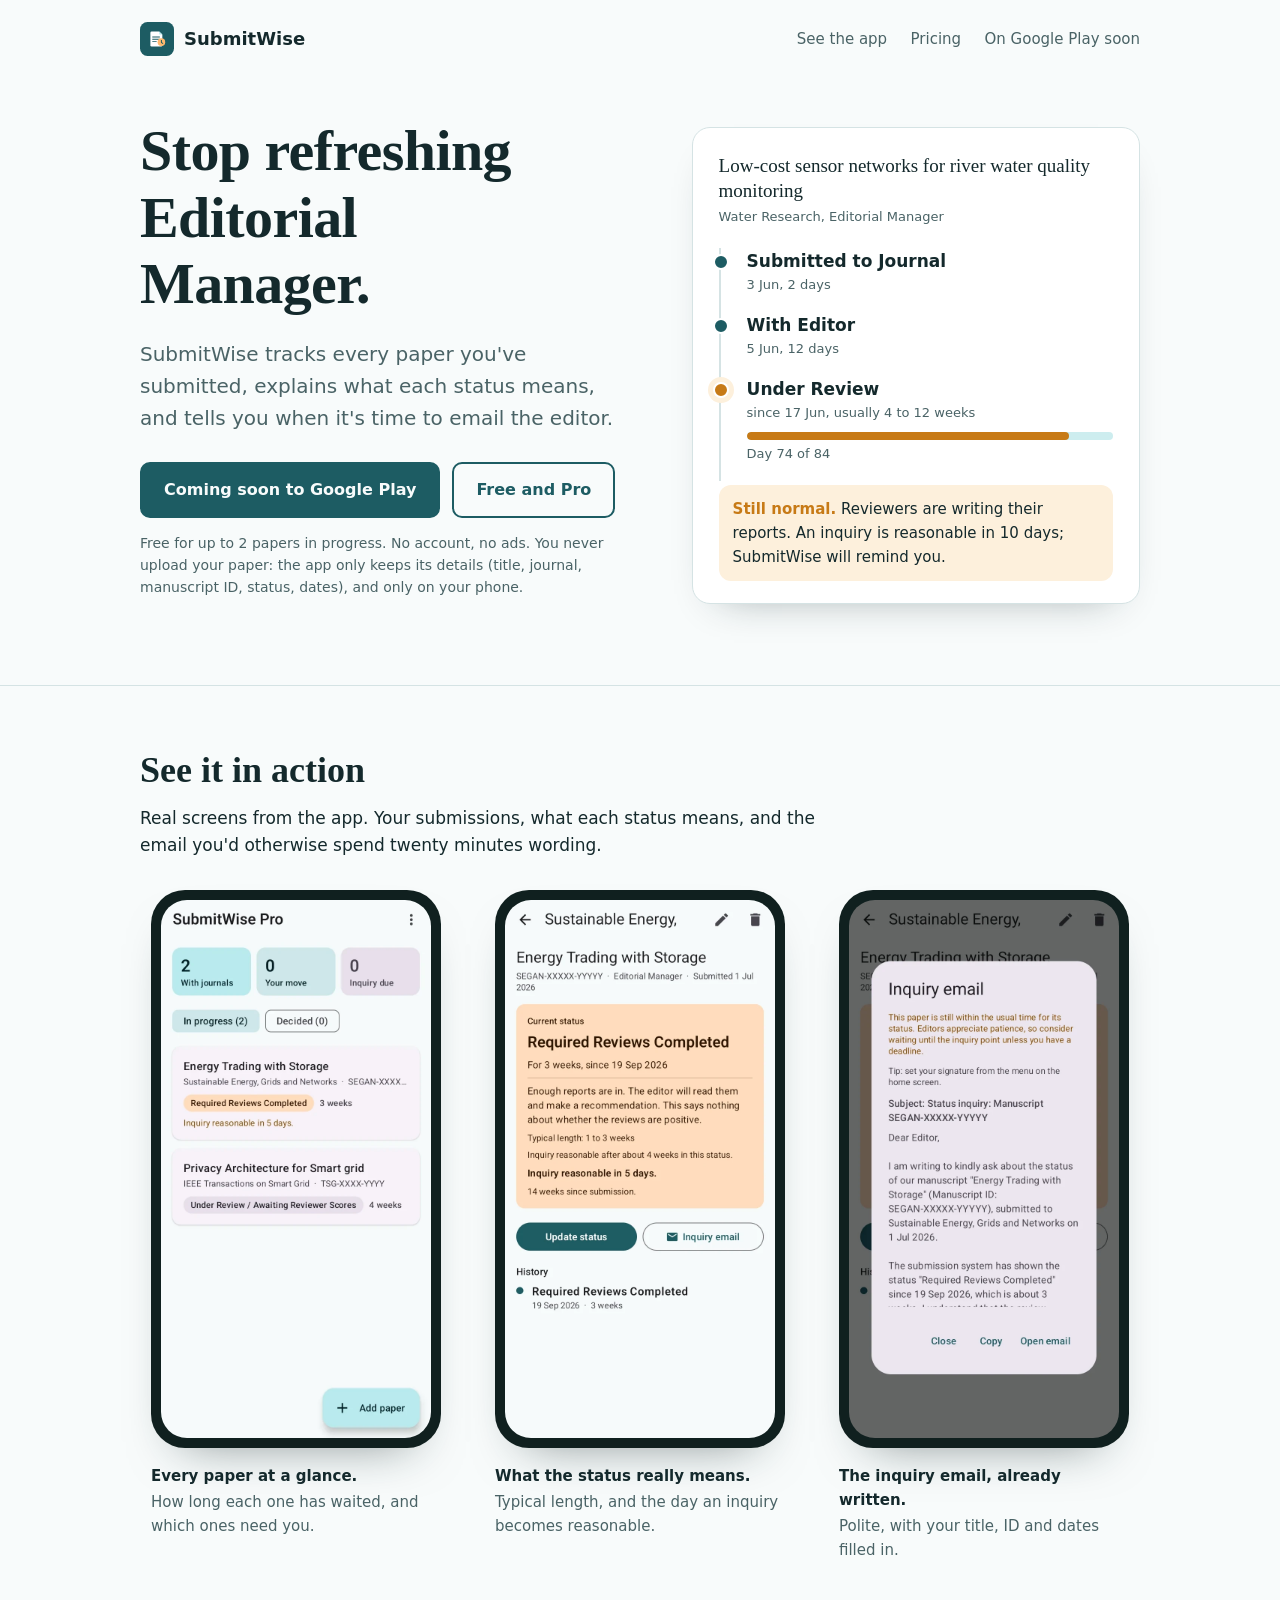
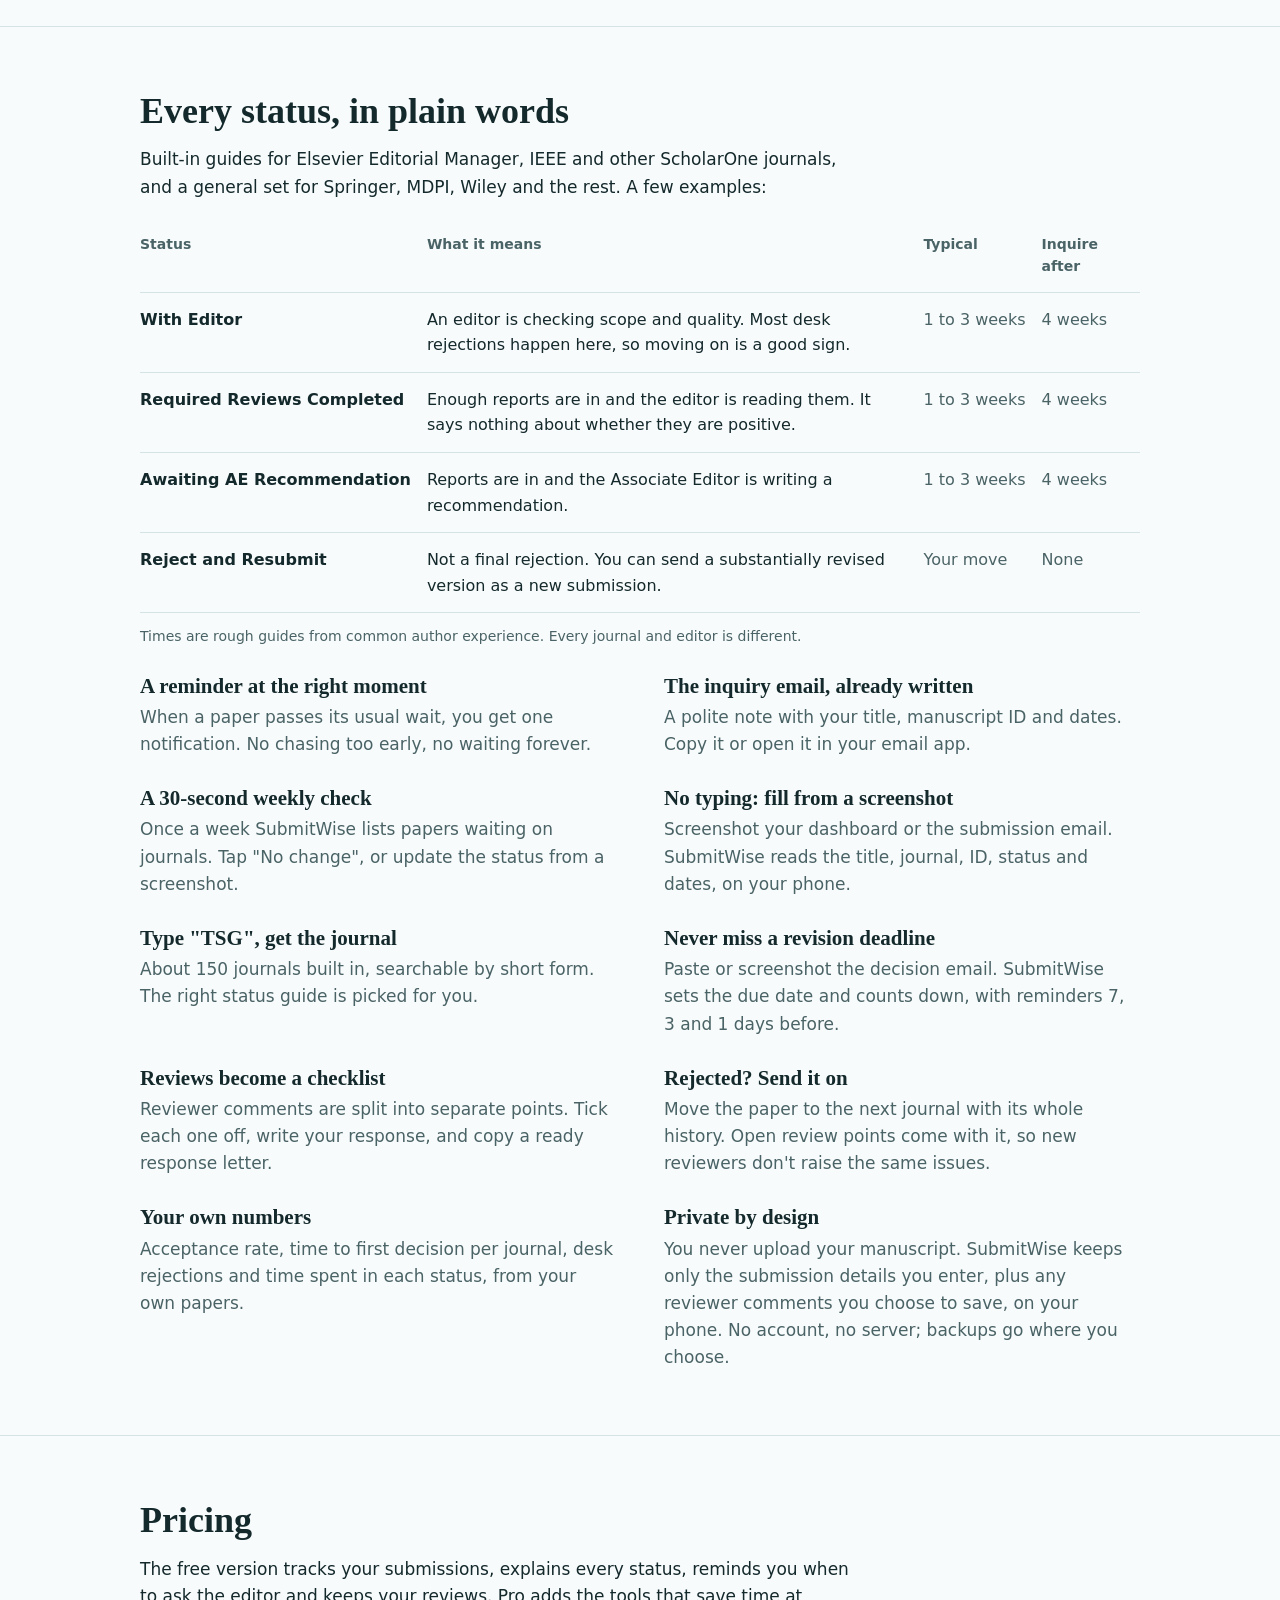
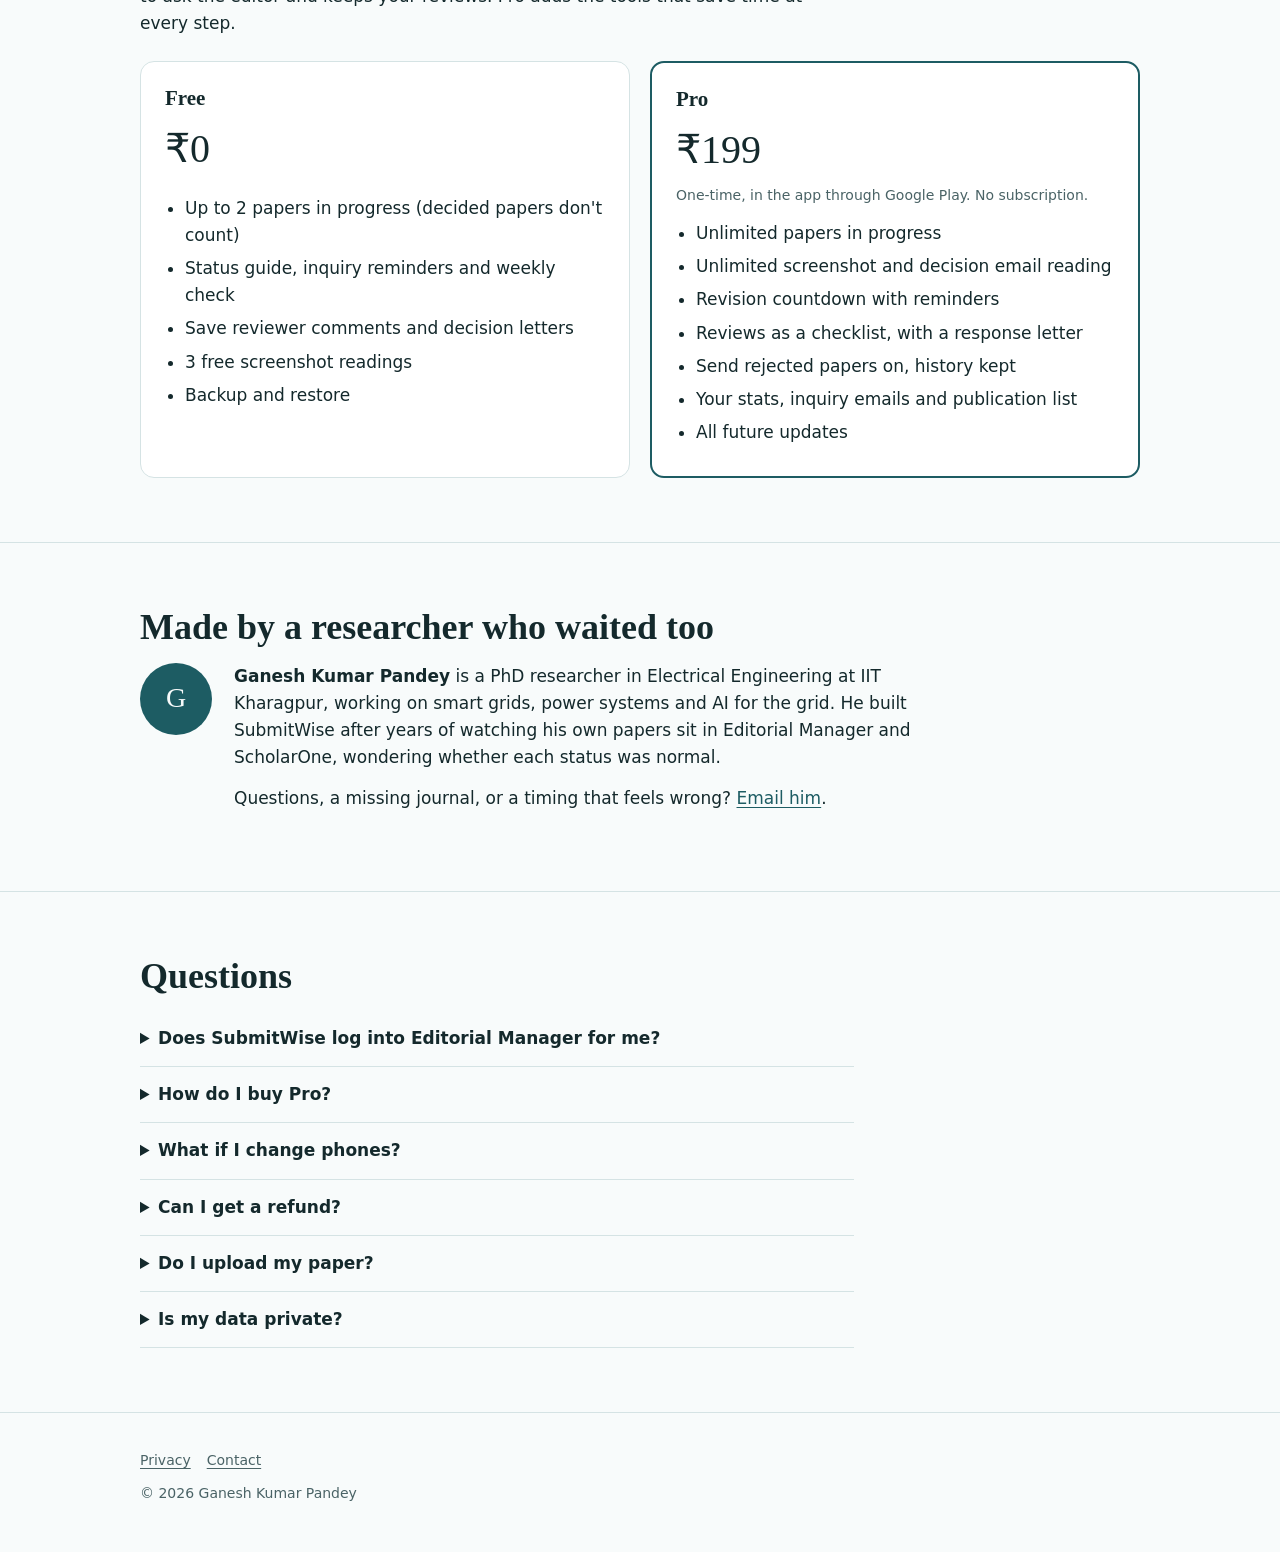
==== commit af92b799: "Update index.html" ====
--- a/index.html
+++ b/index.html
@@ -45,7 +45,7 @@
         <a class="btn primary play-link" id="dl" href="#">Get it on Google Play</a>
         <a class="btn ghost" href="#pricing">Free and Pro</a>
       </div>
-      <p class="small" style="margin-top:14px">Free for up to 2 papers in progress. No account, no ads. Your papers never leave your phone.</p>
+      <p class="small" style="margin-top:14px">Free for up to 2 papers in progress. No account, no ads. You never upload your paper: the app only keeps its details (title, journal, manuscript ID, status, dates), and only on your phone.</p>
     </div>
 
     <div class="paper" aria-label="Example of a paper tracked in SubmitWise">
@@ -69,7 +69,7 @@
 <section id="app">
   <div class="wrap">
     <h2>See it in action</h2>
-    <p class="prose">Real screens from the app. Your papers, what each status means, and the email you'd otherwise spend twenty minutes wording.</p>
+    <p class="prose">Real screens from the app. Your submissions, what each status means, and the email you'd otherwise spend twenty minutes wording.</p>
     <div class="shots">
       <figure class="shot">
         <div class="phone"><img src="img/app-home.webp" width="720" height="1436" loading="lazy" alt="SubmitWise home screen listing two papers with their status and how long they have waited"></div>
@@ -114,7 +114,7 @@
       <div><h3>Reviews become a checklist</h3><p>Reviewer comments are split into separate points. Tick each one off, write your response, and copy a ready response letter.</p></div>
       <div><h3>Rejected? Send it on</h3><p>Move the paper to the next journal with its whole history. Open review points come with it, so new reviewers don't raise the same issues.</p></div>
       <div><h3>Your own numbers</h3><p>Acceptance rate, time to first decision per journal, desk rejections and time spent in each status, from your own papers.</p></div>
-      <div><h3>Private by design</h3><p>No account and no server. Papers, reviews and attached files stay on your phone; backups go where you choose.</p></div>
+      <div><h3>Private by design</h3><p>You never upload your manuscript. SubmitWise keeps only the submission details you enter, plus any reviewer comments you choose to save, on your phone. No account, no server; backups go where you choose.</p></div>
     </div>
   </div>
 </section>
@@ -122,7 +122,7 @@
 <section id="pricing">
   <div class="wrap">
     <h2>Pricing</h2>
-    <p class="prose">The free version tracks your papers, explains every status, reminds you when to ask the editor and keeps your reviews. Pro adds the tools that save time at every step.</p>
+    <p class="prose">The free version tracks your submissions, explains every status, reminds you when to ask the editor and keeps your reviews. Pro adds the tools that save time at every step.</p>
     <div class="plans">
       <div class="plan">
         <h3>Free</h3>
@@ -171,9 +171,10 @@
     <h2>Questions</h2>
     <details><summary>Does SubmitWise log into Editorial Manager for me?</summary><p>No. You still check the journal site, then update the status in SubmitWise with two taps. Logging in for you would mean storing your journal password, which is a risk we won't take. The weekly check-in makes keeping it current quick.</p></details>
     <details><summary>How do I buy Pro?</summary><p>Inside the app, through Google Play. Tap "Get SubmitWise Pro" in the menu. It is a one-time purchase, not a subscription.</p></details>
-    <details><summary>What if I change phones?</summary><p>Sign in with the same Google account and tap Restore in the Pro screen; your purchase comes back. Use Export backup and Import backup to move your papers.</p></details>
+    <details><summary>What if I change phones?</summary><p>Sign in with the same Google account and tap Restore in the Pro screen; your purchase comes back. Use Export backup and Import backup to move your submission records.</p></details>
     <details><summary>Can I get a refund?</summary><p>Refunds go through Google Play under its refund policy. If something isn't working, email first and it will be fixed.</p></details>
-    <details><summary>Is my data private?</summary><p>Yes. Your papers stay on your phone. There is no account, no analytics and no server. <a href="privacy.html">Privacy policy</a>.</p></details>
+    <details><summary>Do I upload my paper?</summary><p>No. SubmitWise never asks for your manuscript file. You add only its details: title, journal, manuscript ID, status and dates. You can type them or read them from a screenshot of your journal dashboard.</p></details>
+    <details><summary>Is my data private?</summary><p>Yes. Those details stay on your phone. There is no account, no analytics and no server. <a href="privacy.html">Privacy policy</a>.</p></details>
   </div></div>
 </section>
 
